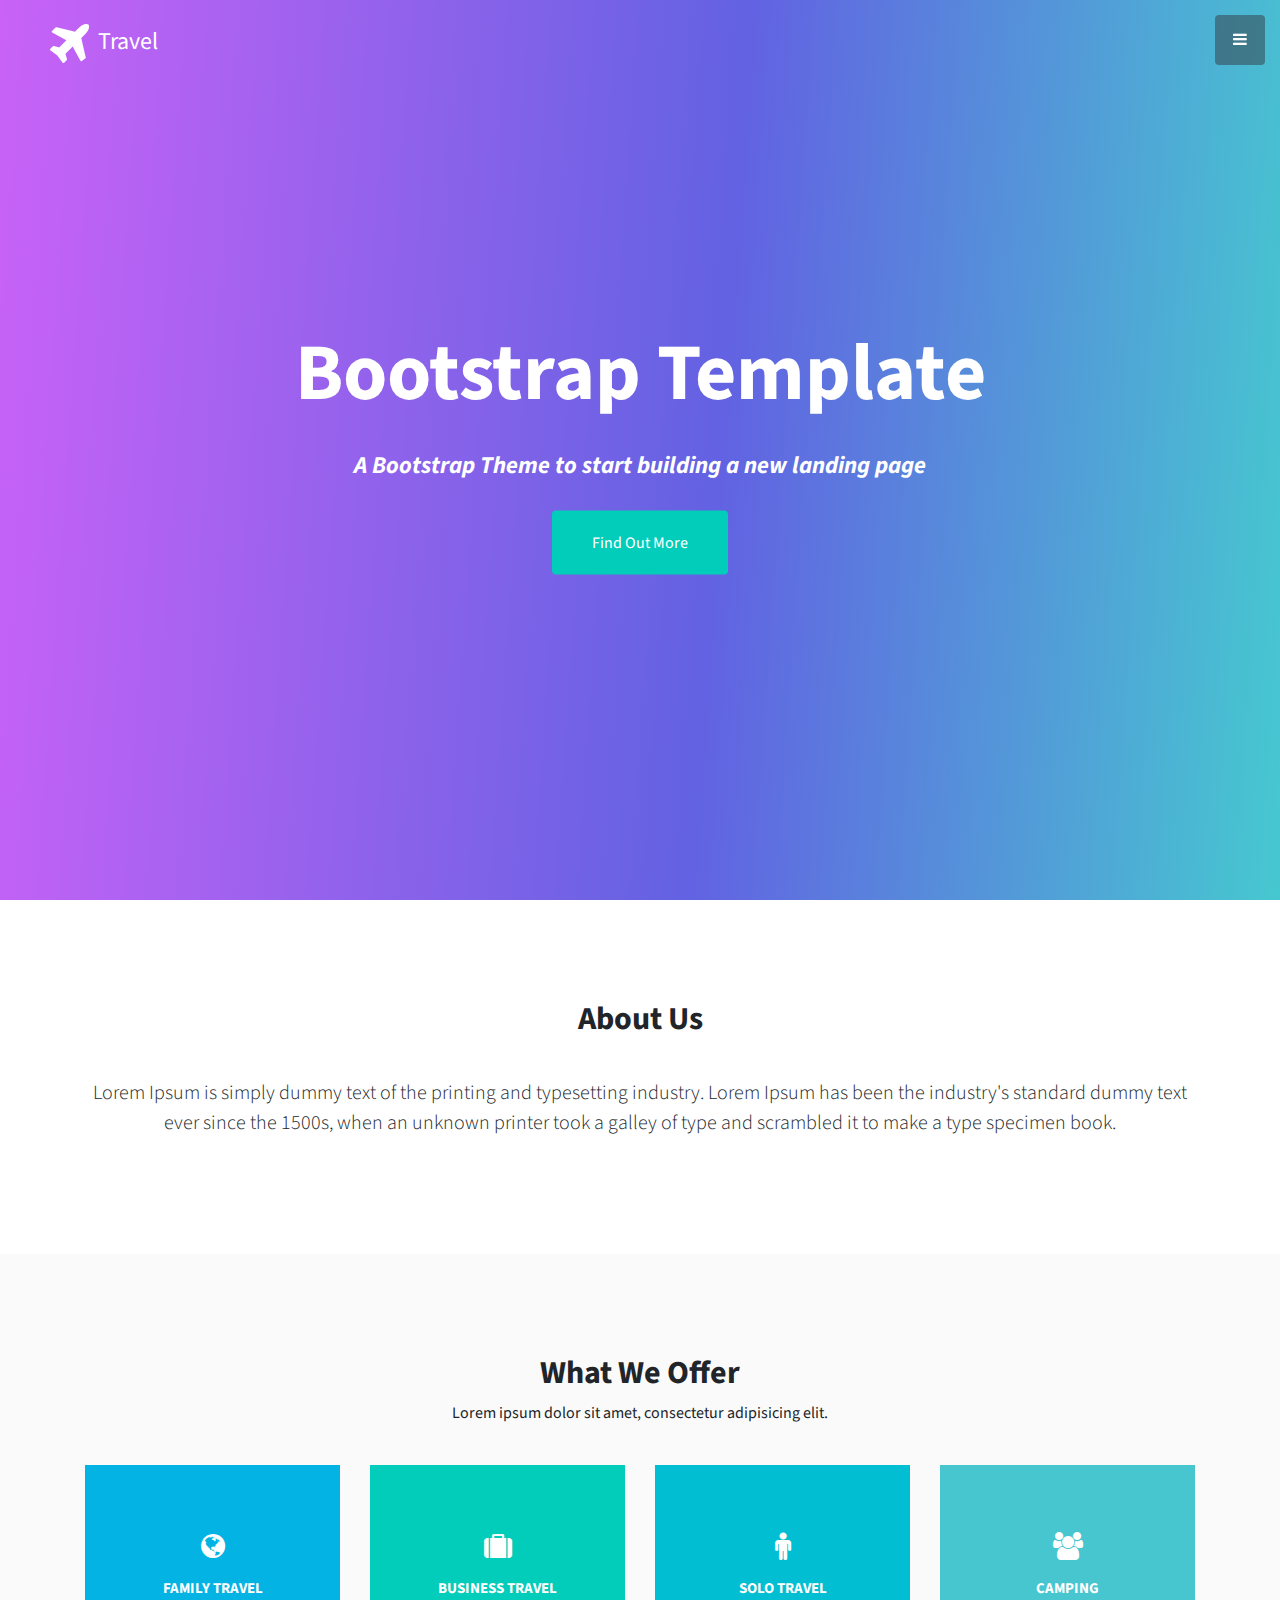
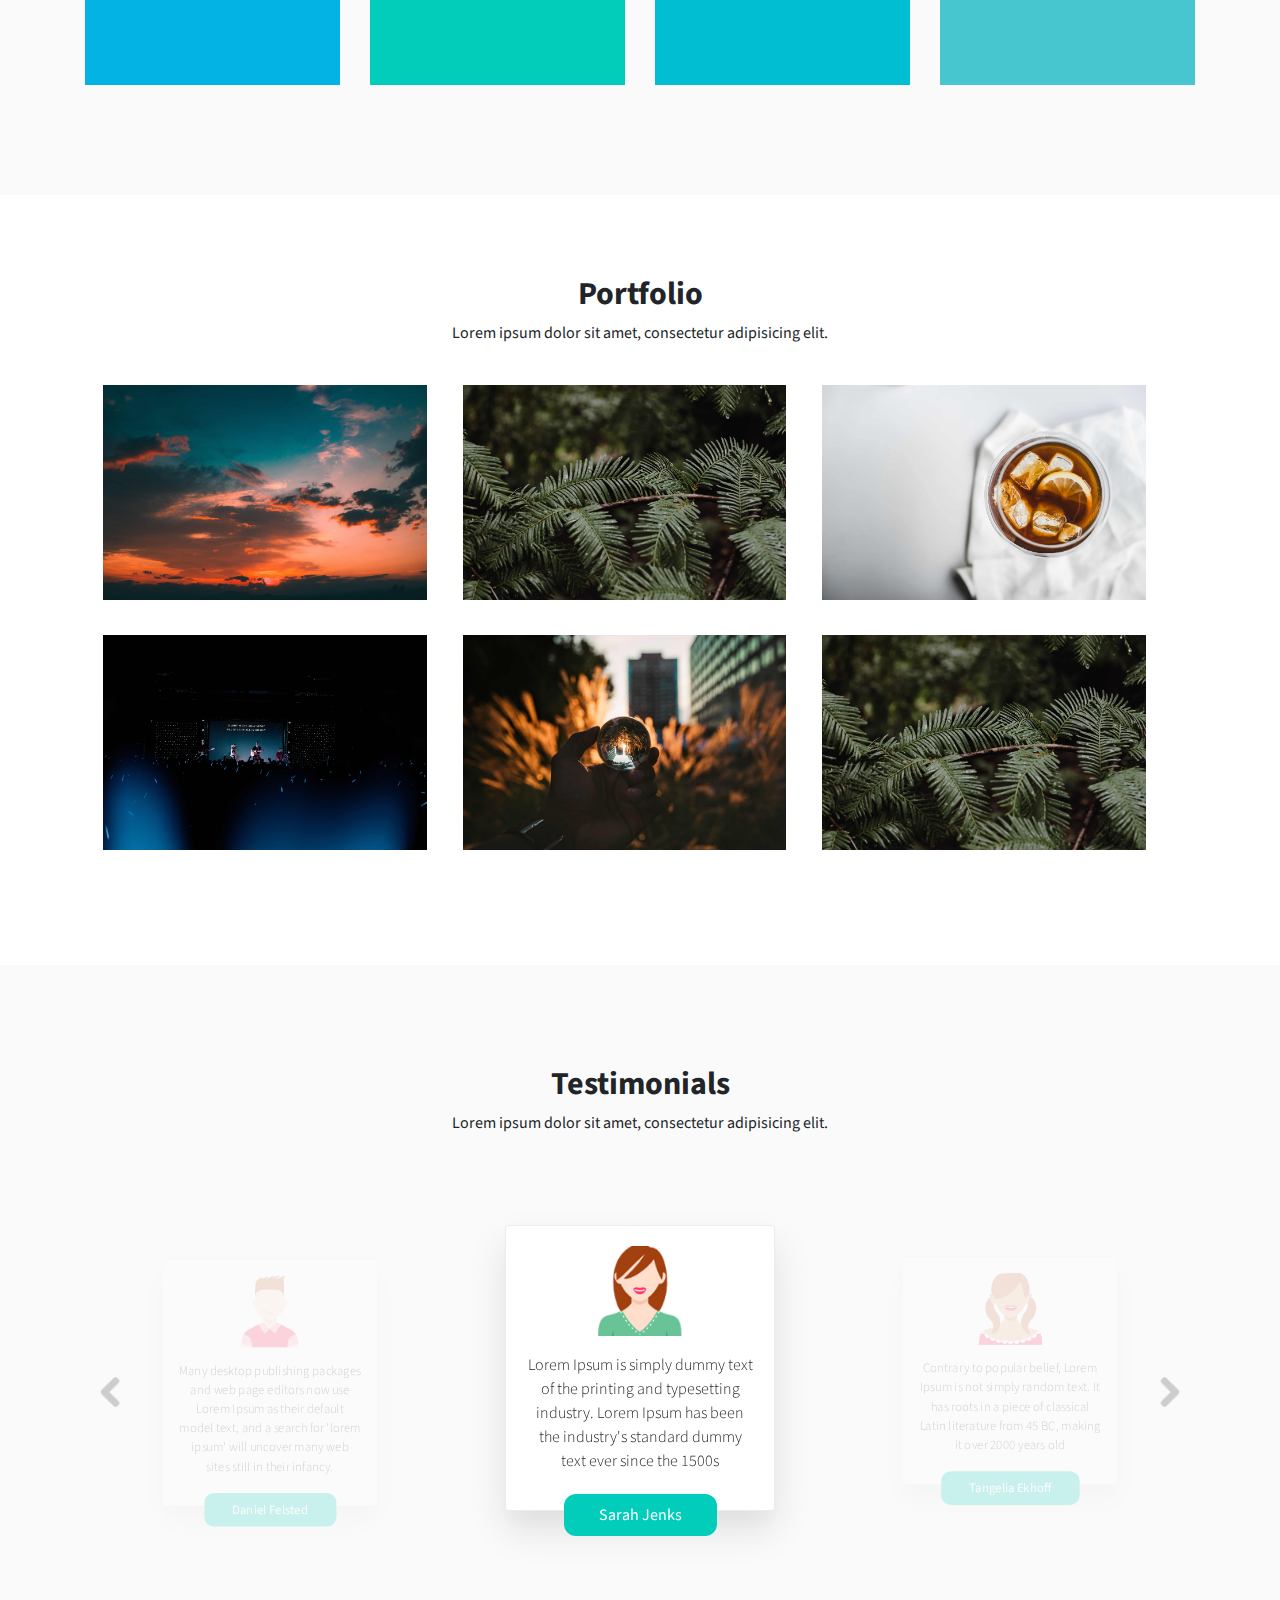
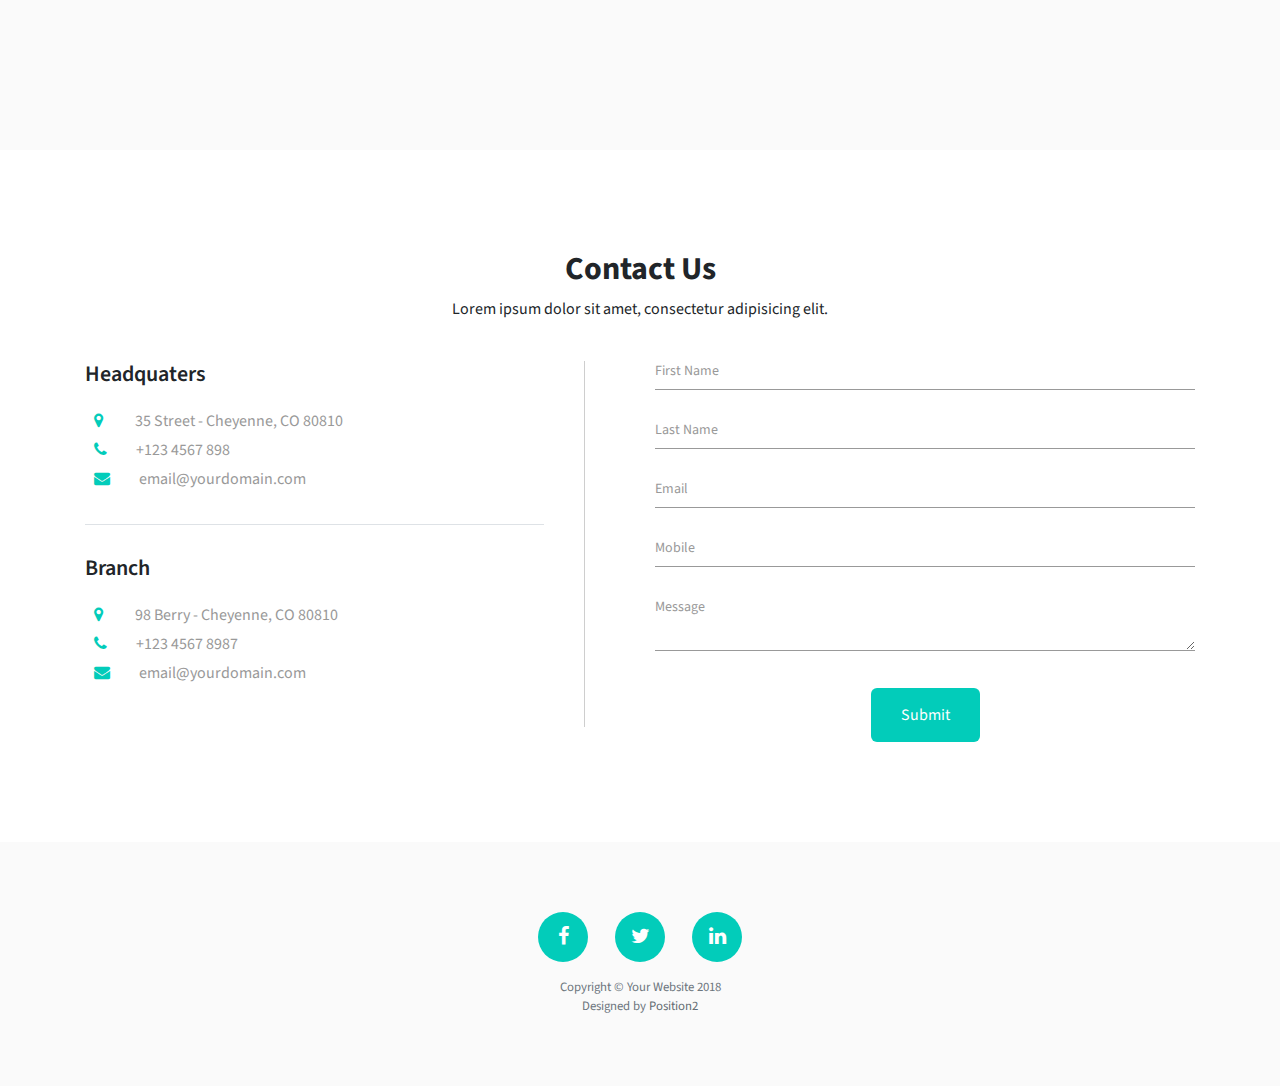
==== index.html @ 9df9636e "Initial commit" ====
<!DOCTYPE html>
<html lang="en">

<head>
  <meta charset="UTF-8">
  <meta name="viewport" content="width=device-width, initial-scale=1, shrink-to-fit=no">
  <meta name="description" content="">
  <meta name="author" content="">
  <link rel="icon" type="image/png" href="images/favicon-32x32.png" sizes="32x32" />
  <link rel="icon" type="image/png" href="images/favicon-16x16.png" sizes="16x16" />
  <title>Travel</title>
  <!--stylesheet-->
  <link href="https://fonts.googleapis.com/css?family=Source+Sans+Pro:400,700,900" rel="stylesheet">
  <link href="https://maxcdn.bootstrapcdn.com/font-awesome/4.7.0/css/font-awesome.min.css" rel="stylesheet" type="text/css">
  <link href="styles/styles.css" rel="stylesheet" type="text/css">
  <link href="styles/custom-responsive-styles.css" rel="stylesheet" type="text/css">
  <!--scripts-->
  <script type="text/javascript" src="scripts/jquery-3.2.1.min.js"></script>
  <script type="text/javascript" src="scripts/all-plugins.js"></script>
  <script type="text/javascript" src="scripts/plugins-activate.js"></script>
</head>

<body id="page-top">
  <!-- Navigation -->
  <div class="logo">
    <i class="fa fa-plane" aria-hidden="true"><span>Travel</span></i>
  </div>
  <a class="menu-toggle rounded" href="#">
    <i class="fa fa-bars"></i>
  </a>
  <nav id="sidebar-wrapper">
    <ul class="sidebar-nav">
      <li class="sidebar-brand">
        <a class="smooth-scroll" href="#Header"></a>
      </li>
      <li class="sidebar-nav-item">
        <a class="smooth-scroll" href="#page-top">Home</a>
      </li>
      <li class="sidebar-nav-item">
        <a class="smooth-scroll" href="#About">About</a>
      </li>
      <li class="sidebar-nav-item">
        <a class="smooth-scroll" href="#Services">Services</a>
      </li>
      <li class="sidebar-nav-item">
        <a class="smooth-scroll" href="#Portfolio">Portfolio</a>
      </li>
      <li class="sidebar-nav-item">
        <a class="smooth-scroll" href="#Testimonials">Testimonials</a>
      </li>
      <li class="sidebar-nav-item">
        <a class="smooth-scroll" href="#Contact">Contact</a>
      </li>
    </ul>
  </nav>
  <!-- Header Starts -->
  <section id="Banner" class="content-section">
    <div class="container content-wrap text-center">
      <h1>Bootstrap Template</h1>
      <h3>
          <em>A Bootstrap Theme to start building a new landing page</em>
        </h3>
      <a class="btn btn-primary btn-xl smooth-scroll" href="#About">Find Out More</a>
    </div>
    <div class="overlay"></div>
  </section>
  <!-- Header Ends -->
  <!-- About Us Starts -->
  <section id="About" class="content-section">
    <div class="container text-center">
      <div class="row">
        <div class="col-lg-12">
          <div class="block-heading">
            <h2>About Us</h2>
          </div>
          <p class="lead">Lorem Ipsum is simply dummy text of the printing and typesetting industry. Lorem Ipsum has been the industry's standard dummy text ever since the 1500s, when an unknown printer took a galley of type and scrambled it to make a type specimen book.</p>
        </div>
      </div>
    </div>
  </section>
  <!-- About Us Starts -->
  <section id="Services" class="content-section text-center">
    <div class="container">
      <div class="block-heading">
        <h2>What We Offer</h2>
        <p>Lorem ipsum dolor sit amet, consectetur adipisicing elit.</p>
      </div>
      <div class="row">
        <div class="col-md-3 col-sm-6">
          <div class="service-box">
            <div class="service-icon yellow">
              <div class="front-content">
                <i class="fa fa-globe" aria-hidden="true"></i>
                <h3>Family Travel</h3>
              </div>
            </div>
            <div class="service-content">
              <h3>Family Travel</h3>
              <p>Lorem Ipsum is simply dummy text of the printing and typesetting industry. Lorem Ipsum has been the industry's standard dummy text</p>
            </div>
          </div>
        </div>
        <div class="col-md-3 col-sm-6">
          <div class="service-box">
            <div class="service-icon orange">
              <div class="front-content">
                <i class="fa fa-suitcase"></i>
                <h3>Business Travel</h3>
              </div>
            </div>
            <div class="service-content">
              <h3>Business Travel</h3>
              <p>Lorem Ipsum is simply dummy text of the printing and typesetting industry. Lorem Ipsum has been the industry's standard dummy text</p>
            </div>
          </div>
        </div>
        <div class="col-md-3 col-sm-6">
          <div class="service-box ">
            <div class="service-icon red">
              <div class="front-content">
                <i class="fa fa-male" aria-hidden="true"></i>
                <h3>Solo Travel</h3>
              </div>
            </div>
            <div class="service-content">
              <h3>Solo Travel</h3>
              <p>Lorem Ipsum is simply dummy text of the printing and typesetting industry. Lorem Ipsum has been the industry's standard dummy text</p>
            </div>
          </div>
        </div>
        <div class="col-md-3 col-sm-6">
          <div class="service-box">
            <div class="service-icon grey">
              <div class="front-content">
                <i class="fa fa-users"></i>
                <h3>Camping</h3>
              </div>
            </div>
            <div class="service-content">
              <h3>Camping</h3>
              <p>Lorem Ipsum is simply dummy text of the printing and typesetting industry. Lorem Ipsum has been the industry's standard dummy text</p>
            </div>
          </div>
        </div>
      </div>
    </div>
  </section>
  <section class="content-section text-center" id="Portfolio">
    <div class="container">
      <div class="block-heading">
        <h2>Portfolio</h2>
        <p>Lorem ipsum dolor sit amet, consectetur adipisicing elit.</p>
      </div>
      <div class="portfolio-wrapper clearfix">
        <a class="each-portfolio" data-fancybox="gallery" href="images/p-two.jpeg">
          <div class="content hover-cont-wrap">
            <div class="content-overlay"></div>
            <img class="content-image" src="images/p-two.jpeg">
            <div class="content-details fadeIn-bottom">
              <h5 class="p-title">Title</h5>
              <p class="p-desc">Lorem ipsum dolor sit amet, consectetur adipisicing elit.</p>
              <span class="zoom"><i class="fa fa-search-plus"></i></span>
            </div>
          </div>
        </a>
        <a class="each-portfolio" data-fancybox="gallery" href="images/p-three.jpeg">
          <div class="content hover-cont-wrap">
            <div class="content-overlay"></div>
            <img class="content-image" src="images/p-three.jpeg">
            <div class="content-details fadeIn-bottom">
              <h5 class="p-title">Title</h5>
              <p class="p-desc">Lorem ipsum dolor sit amet, consectetur adipisicing elit.</p>
              <span class="zoom"><i class="fa fa-search-plus"></i></span>
            </div>
          </div>
        </a>
        <a class="each-portfolio" data-fancybox="gallery" href="images/p-four.jpeg">
          <div class="content hover-cont-wrap">
            <div class="content-overlay"></div>
            <img class="content-image" src="images/p-four.jpeg">
            <div class="content-details fadeIn-bottom">
              <h5 class="p-title">Title</h5>
              <p class="p-desc">Lorem ipsum dolor sit amet, consectetur adipisicing elit.</p>
              <span class="zoom"><i class="fa fa-search-plus"></i></span>
            </div>
          </div>
        </a>
        <a class="each-portfolio" data-fancybox="gallery" href="images/p-five.jpeg">
          <div class="content hover-cont-wrap">
            <div class="content-overlay"></div>
            <img class="content-image" src="images/p-five.jpeg">
            <div class="content-details fadeIn-bottom">
              <h5 class="p-title">Title</h5>
              <p class="p-desc">Lorem ipsum dolor sit amet, consectetur adipisicing elit.</p>
              <span class="zoom"><i class="fa fa-search-plus"></i></span>
            </div>
          </div>
        </a>
        <a class="each-portfolio" data-fancybox="gallery" href="images/p-six.jpeg">
          <div class="content hover-cont-wrap">
            <div class="content-overlay"></div>
            <img class="content-image" src="images/p-six.jpeg">
            <div class="content-details fadeIn-bottom">
              <h5 class="p-title">Title</h5>
              <p class="p-desc">Lorem ipsum dolor sit amet, consectetur adipisicing elit.</p>
              <span class="zoom"><i class="fa fa-search-plus"></i></span>
            </div>
          </div>
        </a>
        <a class="each-portfolio" data-fancybox="gallery" href="images/p-three.jpeg">
          <div class="content hover-cont-wrap">
            <div class="content-overlay"></div>
            <img class="content-image" src="images/p-three.jpeg">
            <div class="content-details fadeIn-bottom">
              <h5 class="p-title">Title</h5>
              <p class="p-desc">Lorem ipsum dolor sit amet, consectetur adipisicing elit.</p>
              <span class="zoom"><i class="fa fa-search-plus"></i></span>
            </div>
          </div>
        </a>
      </div>
    </div>
  </section>
  <!-- TESTIMONIALS -->
  <section id="Testimonials" class="content-section">
    <div class="container">
      <div class="row">
        <div class="col-sm-12">
          <div class="block-heading">
            <h2>Testimonials</h2>
            <p>Lorem ipsum dolor sit amet, consectetur adipisicing elit.</p>
          </div>
          <div id="customers-testimonials" class="owl-carousel">
            <div class="item">
              <div class="shadow-effect">
                <img class="img-circle" src="images/sarah.jpg" alt="">
                <p>Lorem Ipsum is simply dummy text of the printing and typesetting industry. Lorem Ipsum has been the industry's standard dummy text ever since the 1500s</p>
              </div>
              <div class="testimonial-name">Sarah Jenks</div>
            </div>
            <div class="item">
              <div class="shadow-effect">
                <img class="img-circle" src="images/tangelia.jpg" alt="">
                <p>Contrary to popular belief, Lorem Ipsum is not simply random text. It has roots in a piece of classical Latin literature from 45 BC, making it over 2000 years old</p>
              </div>
              <div class="testimonial-name">Tangelia Ekhoff</div>
            </div>
            <div class="item">
              <div class="shadow-effect">
                <img class="img-circle" src="images/john-doe.jpg" alt="">
                <p>There are many variations of passages of Lorem Ipsum available, but the majority have suffered alteration in some form, by injected humour, or randomised words which don't look even slightly believable. </p>
              </div>
              <div class="testimonial-name">John Doe</div>
            </div>
            <div class="item">
              <div class="shadow-effect">
                <img class="img-circle" src="images/amy.jpg" alt="">
                <p>All the Lorem Ipsum generators on the Internet tend to repeat predefined chunks as necessary, making this the first true generator on the Internet. It uses a dictionary of over 200 Latin words</p>
              </div>
              <div class="testimonial-name">Amy Tan</div>
            </div>
            <div class="item">
              <div class="shadow-effect">
                <img class="img-circle" src="images/daniel.jpg" alt="">
                <p>Many desktop publishing packages and web page editors now use Lorem Ipsum as their default model text, and a search for 'lorem ipsum' will uncover many web sites still in their infancy.</p>
              </div>
              <div class="testimonial-name">Daniel Felsted</div>
            </div>
          </div>
        </div>
      </div>
    </div>
  </section>
  <!-- END OF TESTIMONIALS -->
  <section id="Contact" class="content-section">
    <div class="container">
      <div class="block-heading">
        <h2>Contact Us</h2>
        <p>Lorem ipsum dolor sit amet, consectetur adipisicing elit.</p>
      </div>
      <div class="row">
        <div class="col-sm-12 col-md-6 col-lg-6">
          <div class="contact-wrapper">
            <div class="address-block border-bottom">
              <h3 class="add-title">Headquaters</h3>
              <div class="c-detail">
                <span class="c-icon"><i class="fa fa-map-marker" aria-hidden="true"></i></span><span class="c-info">&nbsp;35 Street - Cheyenne, CO 80810</span>
              </div>
              <div class="c-detail">
                <span class="c-icon"><i class="fa fa-phone" aria-hidden="true"></i></span><span class="c-info">+123 4567 898</span>
              </div>
              <div class="c-detail">
                <span class="c-icon"><i class="fa fa-envelope" aria-hidden="true"></i></span><span class="c-info">email@yourdomain.com</span>
              </div>
            </div>
            <div class="address-block">
              <h3 class="add-title">Branch</h3>
              <div class="c-detail">
                <span class="c-icon"><i class="fa fa-map-marker" aria-hidden="true"></i></span><span class="c-info">&nbsp;98 Berry - Cheyenne, CO 80810</span>
              </div>
              <div class="c-detail">
                <span class="c-icon"><i class="fa fa-phone" aria-hidden="true"></i></span><span class="c-info">+123 4567 8987</span>
              </div>
              <div class="c-detail">
                <span class="c-icon"><i class="fa fa-envelope" aria-hidden="true"></i></span><span class="c-info">email@yourdomain.com</span>
              </div>
            </div>
          </div>
        </div>
        <div class="col-sm-12 col-md-6 col-lg-6">
          <div class="form-wrap">
            <form action="javascript:void(0)" method="post">
              <div class="fname floating-label">
                <input type="text" class="floating-input" name="full name" />
                <label for="title">First Name</label>
              </div>
              <div class="fname floating-label">
                <input type="text" class="floating-input" name="full name" />
                <label for="title">Last Name</label>
              </div>
              <div class="email floating-label">
                <input type="email" class="floating-input" name="email" />
                <label for="email">Email</label>
              </div>
              <div class="contact floating-label">
                <input type="tel" class="floating-input" name="contact" />
                <label for="email">Mobile</label>
              </div>
              <div class="company floating-label">
                <textarea type="text" class="floating-input" name="company" /></textarea>
                <label for="email">Message</label>
              </div>
              <div class="submit-btn">
                <button type="submit">Submit</button>
              </div>
            </form>
          </div>
        </div>
      </div>
    </div>
  </section>
  <footer class="footer text-center">
    <div class="container">
      <ul class="list-inline">
        <li class="list-inline-item">
          <a class="social-link rounded-circle text-white mr-3" href="javascript:void(0)">
              <i class="fa fa-facebook" aria-hidden="true"></i>
            </a>
        </li>
        <li class="list-inline-item">
          <a class="social-link rounded-circle text-white mr-3" href="javascript:void(0)">
              <i class="fa fa-twitter" aria-hidden="true"></i>
            </a>
        </li>
        <li class="list-inline-item">
          <a class="social-link rounded-circle text-white" href="javascript:void(0)">
              <i class="fa fa-linkedin" aria-hidden="true"></i>
            </a>
        </li>
      </ul>
      <p class="text-muted small mb-0">Copyright © Your Website 2018</p>
      <p class="text-muted small mb-0">Designed by <a href="https://www.position2.com/" target="_balnk">Position2</p>
    </div>
  </footer>
</body>

</html>
---- styles/custom-responsive-styles.css ----
/*Extra small devices (portrait phones, less than 576px)*/
@media (max-width: 575px) {
  .content-section {
    padding-top: 70px;
    padding-bottom: 70px;
  }
  .logo i {
    font-size: 40px;
  }
  #Banner .content-wrap h1 {
    font-size: 36px;
  }
  #Banner .content-wrap h3 {
    font-size: 20px;
  }
  .btn-xl {
    padding: 15px 30px;
  }
  .content-section-heading h2 {
    font-size: 30px;
  }
  #Portfolio .portfolio-wrapper .each-portfolio {
    float: none;
    margin: 0 auto 20px;
    width: 100%;
    display: block;
  }
  #customers-testimonials .item {
    margin-bottom: 0;
  }
  #Contact .contact-wrapper {
    border-right: none;
    margin-right: 0;
    padding: 0;
  }
  #Contact .contact-wrapper span {
    font-size: 18px;
  }
  .address-block,
  #Contact .address-block.border-bottom {
    margin-bottom: 40px;
    padding: 0 15px 30px;
  }
  footer.footer .social-link {
    height: 50px;
    width: 50px;
    font-size: 18px;
  }
  .owl-nav {
    display: none !important; 
  }
}
/*Small devices (landscape phones, 576px and up)*/
@media (min-width: 576px) and (max-width: 767px) {
  .logo i {
    font-size: 40px;
  }
  .content-section {
    padding-top: 70px;
    padding-bottom: 70px;
  }
  #Banner .content-wrap h1 {
    font-size: 36px;
  }
  #Banner .content-wrap h3 {
    font-size: 20px;
  }
  .btn-xl {
    padding: 15px 30px;
  }
  .content-section-heading h2 {
    font-size: 30px;
  }
  #Portfolio .portfolio-wrapper .each-portfolio {
    float: none;
    margin: 0 auto 20px;
    width: 100%;
    display: block;
  }
  #customers-testimonials .item {
    margin-bottom: 0;
  }
  #Contact .contact-wrapper {
    border-right: none;
    margin-right: 0;
    padding: 0;
  }
  #Contact .contact-wrapper span {
    font-size: 18px;
  }
  .address-block,
  #Contact .address-block.border-bottom {
    margin-bottom: 40px;
    padding: 0 15px 30px;
  }
  footer.footer .social-link {
    height: 50px;
    width: 50px;
    font-size: 18px;
  }
  .owl-nav {
    display: none !important; 
  }
}
/*Medium devices (tablets, 768px and up)*/
@media (min-width: 768px) and (max-width: 991px) {
  .content-section {
    padding-top: 70px;
    padding-bottom: 70px;
  }
  #Banner .content-wrap h1 {
    font-size: 40px;
  }
  #Banner .content-wrap h3 {
    font-size: 24px;
  }
  .btn-xl {
    padding: 20px 30px;
  }
  .content-section-heading h2 {
    font-size: 30px;
  }
  #Contact .contact-wrapper span {
    font-size: 16px;
  }
  footer.footer .social-link {
    height: 50px;
    width: 50px;
    font-size: 18px;
  }
  .owl-nav {
    display: none !important; 
  }
  #Contact .c-icon {
    margin-right: 10px;
  }
}
/*Large devices (desktops, 992px and up)*/
@media (min-width: 992px) and (max-width: 1199px) {
  .content-section {
    padding-top: 70px;
    padding-bottom: 70px;
  }
  #Banner .content-wrap h1 {
    font-size: 40px;
  }
  #Banner .content-wrap h3 {
    font-size: 24px;
  }
  .btn-xl {
    padding: 20px 30px;
  }
  .content-section-heading h2 {
    font-size: 30px;
  }
  #Contact .contact-wrapper span {
    font-size: 16px;
  }
  footer.footer .social-link {
    height: 50px;
    width: 50px;
    font-size: 18px;
  }
  .owl-nav {
    display: none !important; 
  }
  #Contact .c-icon {
    margin-right: 10px;
  }
}
/*Extra large devices (large desktops, 1200px and up)*/
@media (min-width: 1200px) {}
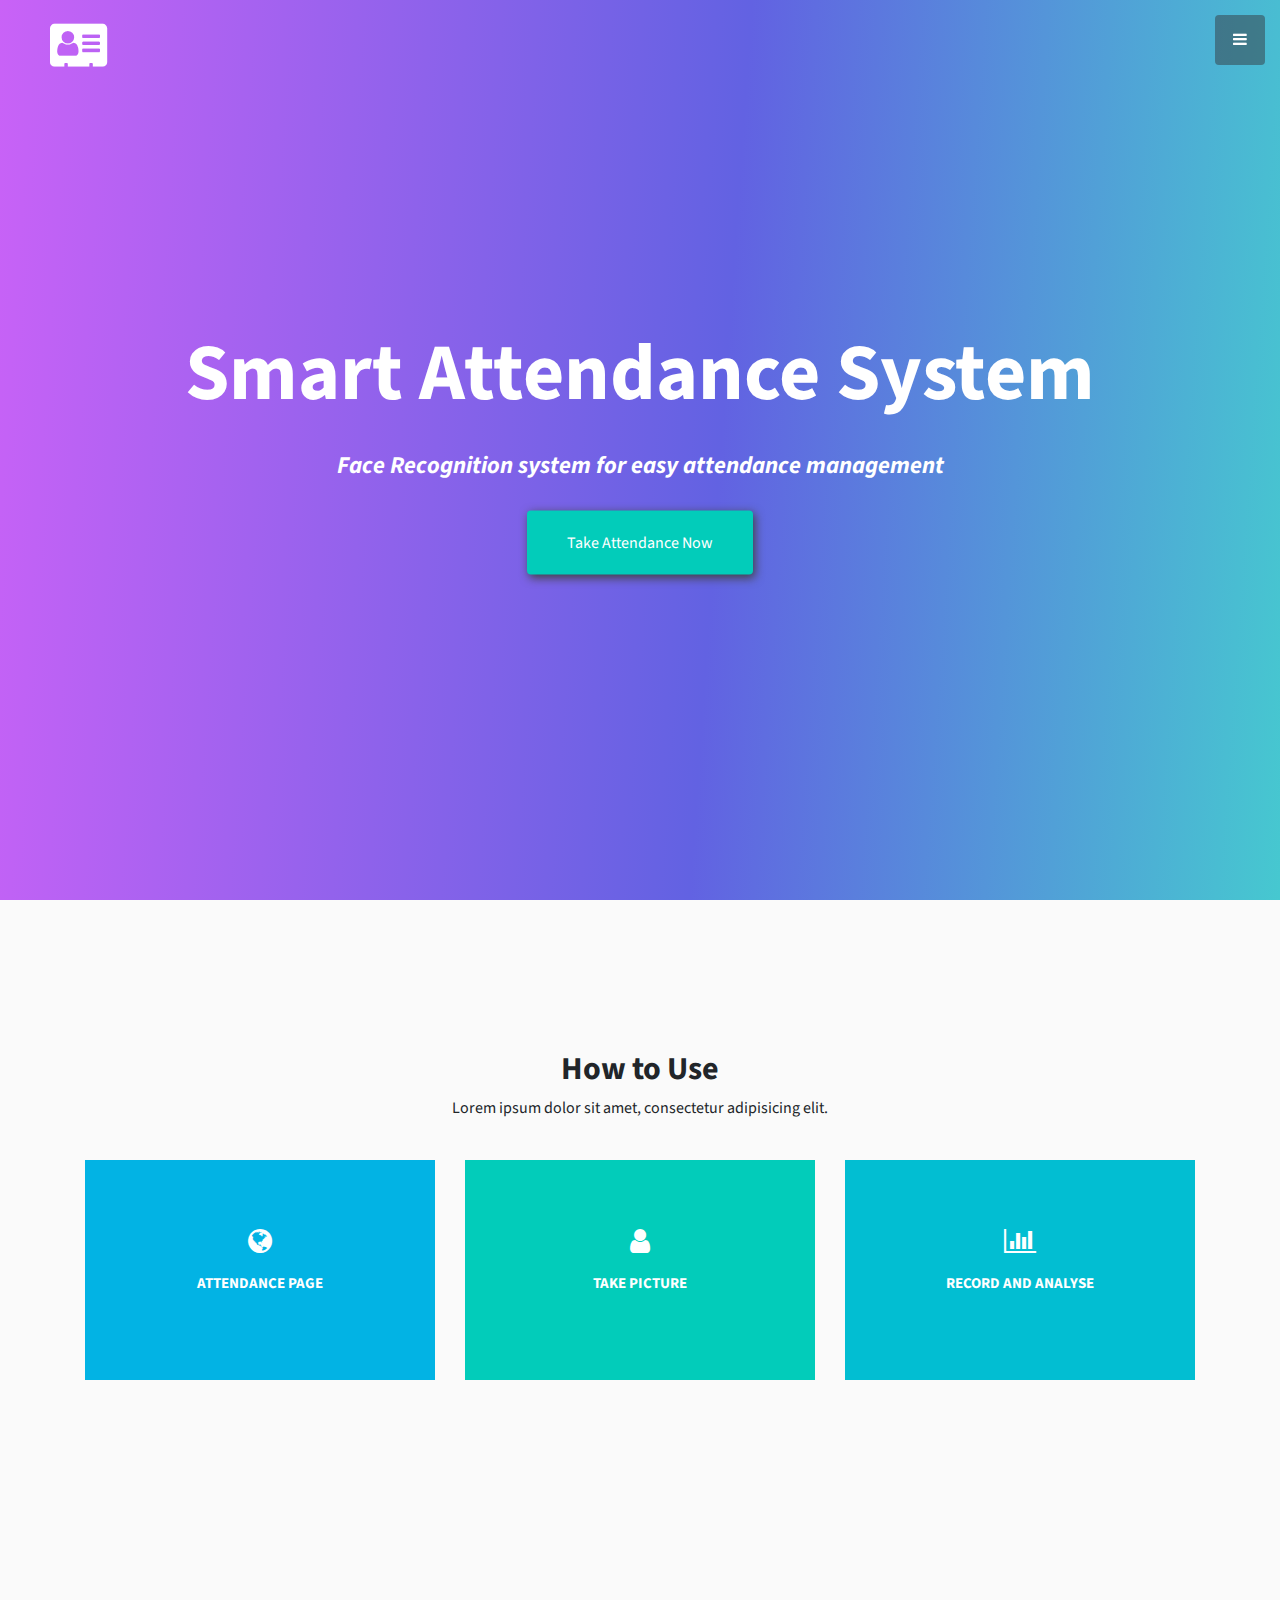
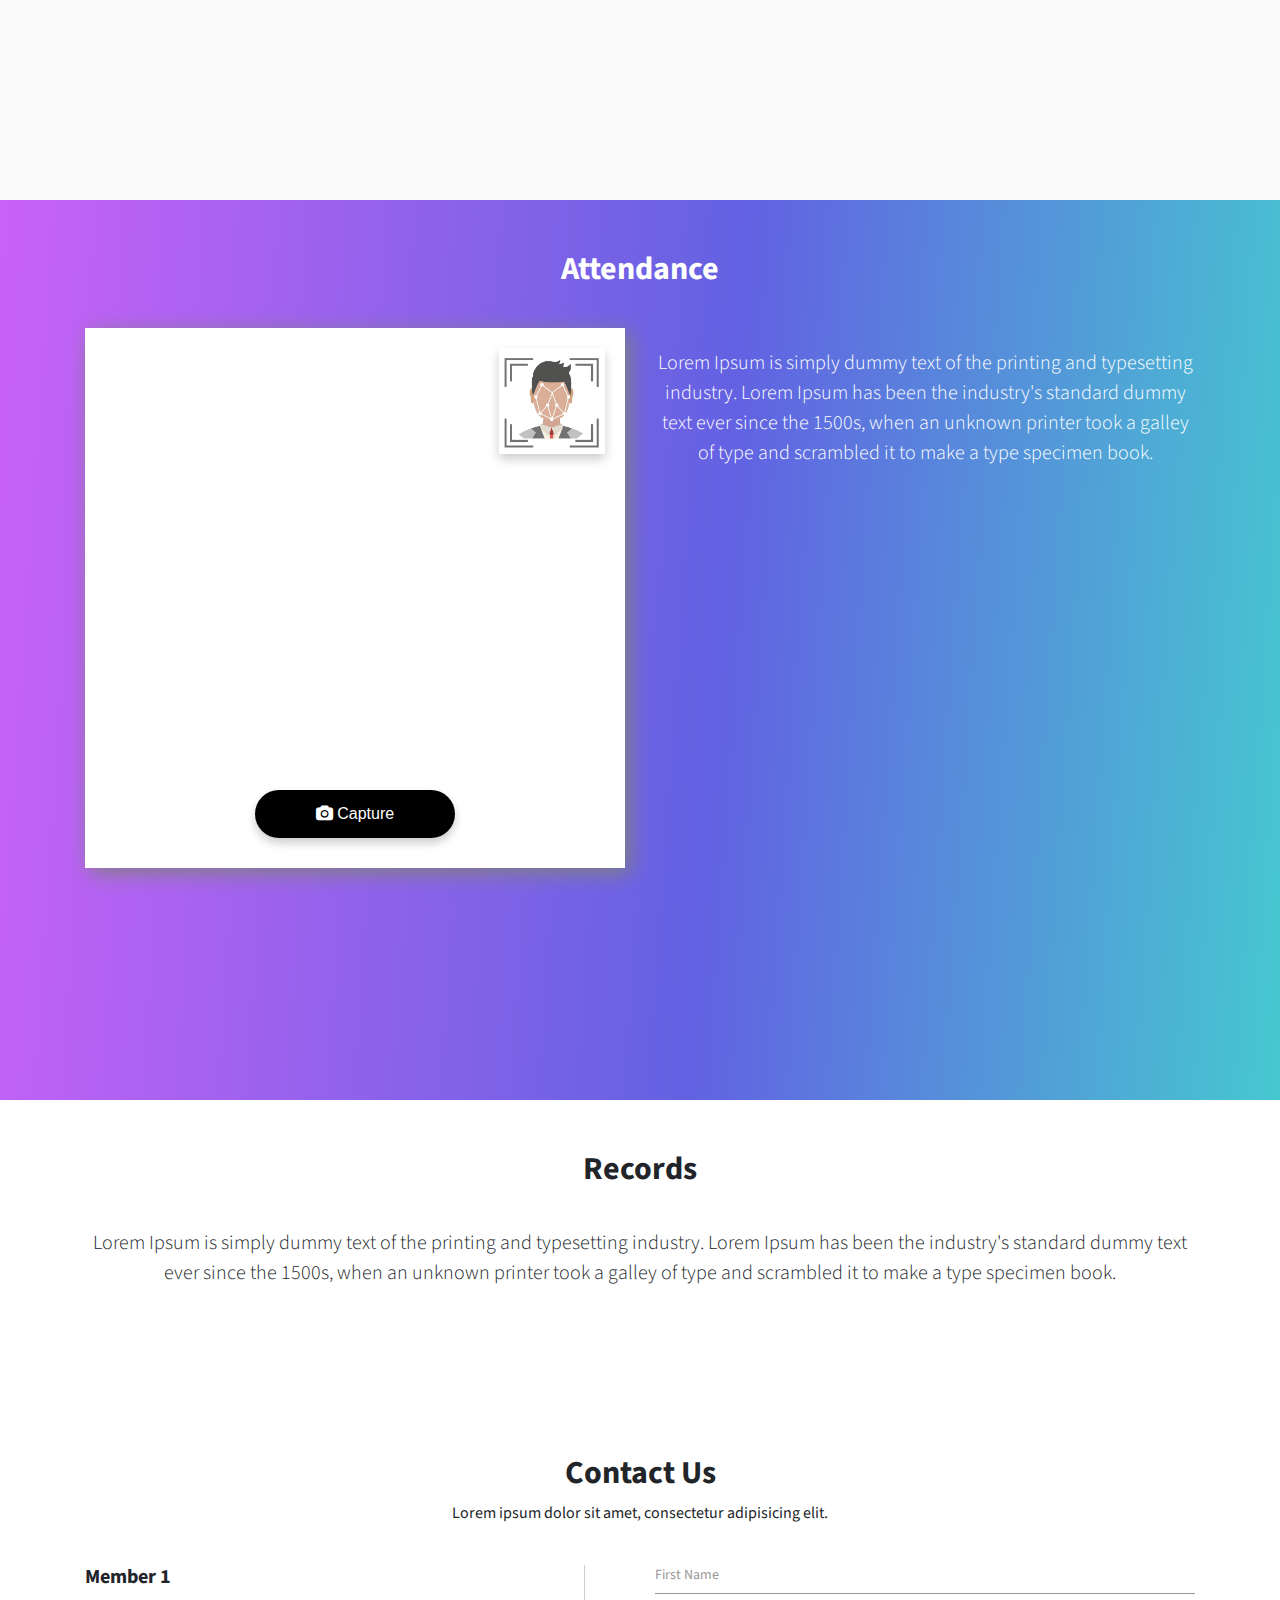
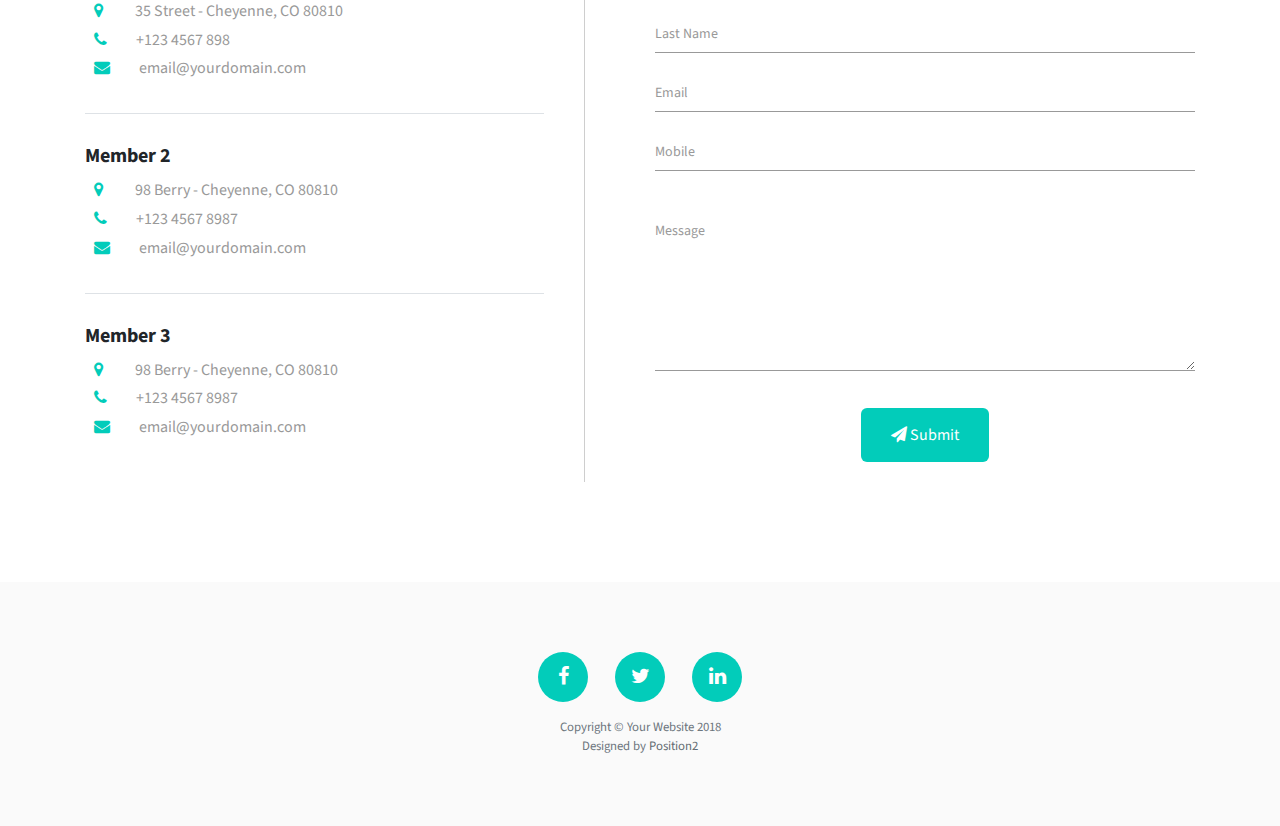
==== commit 9672188f: "Repo Created" ====
--- a/index.html
+++ b/index.html
@@ -6,24 +6,26 @@
   <meta name="viewport" content="width=device-width, initial-scale=1, shrink-to-fit=no">
   <meta name="description" content="">
   <meta name="author" content="">
-  <link rel="icon" type="image/png" href="images/favicon-32x32.png" sizes="32x32" />
-  <link rel="icon" type="image/png" href="images/favicon-16x16.png" sizes="16x16" />
-  <title>Travel</title>
+  <link rel="icon" type="image/png" href="images/logo-blue-2.png" sizes="128x128" />
+  
+  <title>Attendance System</title>
   <!--stylesheet-->
   <link href="https://fonts.googleapis.com/css?family=Source+Sans+Pro:400,700,900" rel="stylesheet">
   <link href="https://maxcdn.bootstrapcdn.com/font-awesome/4.7.0/css/font-awesome.min.css" rel="stylesheet" type="text/css">
   <link href="styles/styles.css" rel="stylesheet" type="text/css">
+  <link href="styles/style.css" rel="stylesheet" type="text/css">
   <link href="styles/custom-responsive-styles.css" rel="stylesheet" type="text/css">
   <!--scripts-->
   <script type="text/javascript" src="scripts/jquery-3.2.1.min.js"></script>
   <script type="text/javascript" src="scripts/all-plugins.js"></script>
   <script type="text/javascript" src="scripts/plugins-activate.js"></script>
+  <script type="text/javascript" src="scripts/app.js"></script>
 </head>
 
 <body id="page-top">
   <!-- Navigation -->
   <div class="logo">
-    <i class="fa fa-plane" aria-hidden="true"><span>Travel</span></i>
+    <i class="fa fa-address-card" aria-hidden="true"></i>
   </div>
   <a class="menu-toggle rounded" href="#">
     <i class="fa fa-bars"></i>
@@ -31,22 +33,20 @@
   <nav id="sidebar-wrapper">
     <ul class="sidebar-nav">
       <li class="sidebar-brand">
+        
         <a class="smooth-scroll" href="#Header"></a>
       </li>
       <li class="sidebar-nav-item">
         <a class="smooth-scroll" href="#page-top">Home</a>
       </li>
       <li class="sidebar-nav-item">
-        <a class="smooth-scroll" href="#About">About</a>
-      </li>
-      <li class="sidebar-nav-item">
-        <a class="smooth-scroll" href="#Services">Services</a>
-      </li>
-      <li class="sidebar-nav-item">
-        <a class="smooth-scroll" href="#Portfolio">Portfolio</a>
-      </li>
-      <li class="sidebar-nav-item">
-        <a class="smooth-scroll" href="#Testimonials">Testimonials</a>
+        <a class="smooth-scroll" href="#Services">Getting Started</a>
+      </li>
+      <li class="sidebar-nav-item">
+        <a class="smooth-scroll" href="#Attendance">Attendance</a>
+      </li>
+      <li class="sidebar-nav-item">
+        <a class="smooth-scroll" href="#Records">Records</a>
       </li>
       <li class="sidebar-nav-item">
         <a class="smooth-scroll" href="#Contact">Contact</a>
@@ -56,222 +56,110 @@
   <!-- Header Starts -->
   <section id="Banner" class="content-section">
     <div class="container content-wrap text-center">
-      <h1>Bootstrap Template</h1>
+      <h1>Smart Attendance System</h1>
       <h3>
-          <em>A Bootstrap Theme to start building a new landing page</em>
+          <em>Face Recognition system for easy attendance management </em>
         </h3>
-      <a class="btn btn-primary btn-xl smooth-scroll" href="#About">Find Out More</a>
+      <a class="btn btn-primary btn-xl smooth-scroll" href="#Attendance">Take Attendance Now</a>
     </div>
     <div class="overlay"></div>
   </section>
   <!-- Header Ends -->
-  <!-- About Us Starts -->
-  <section id="About" class="content-section">
-    <div class="container text-center">
-      <div class="row">
-        <div class="col-lg-12">
-          <div class="block-heading">
-            <h2>About Us</h2>
-          </div>
-          <p class="lead">Lorem Ipsum is simply dummy text of the printing and typesetting industry. Lorem Ipsum has been the industry's standard dummy text ever since the 1500s, when an unknown printer took a galley of type and scrambled it to make a type specimen book.</p>
-        </div>
-      </div>
-    </div>
-  </section>
-  <!-- About Us Starts -->
-  <section id="Services" class="content-section text-center">
+   <!-- Services  Starts -->
+   <section id="Services" class="content-section text-center">
     <div class="container">
       <div class="block-heading">
-        <h2>What We Offer</h2>
+        <h2>How to Use</h2>
         <p>Lorem ipsum dolor sit amet, consectetur adipisicing elit.</p>
       </div>
       <div class="row">
-        <div class="col-md-3 col-sm-6">
+        <div class="col-md-4 col-sm-4">
           <div class="service-box">
             <div class="service-icon yellow">
               <div class="front-content">
                 <i class="fa fa-globe" aria-hidden="true"></i>
-                <h3>Family Travel</h3>
+                <h3>Attendance Page</h3>
               </div>
             </div>
             <div class="service-content">
-              <h3>Family Travel</h3>
+              <h3>Attendance Page</h3>
               <p>Lorem Ipsum is simply dummy text of the printing and typesetting industry. Lorem Ipsum has been the industry's standard dummy text</p>
             </div>
           </div>
         </div>
-        <div class="col-md-3 col-sm-6">
+        <div class="col-md-4 col-sm-4">
           <div class="service-box">
             <div class="service-icon orange">
               <div class="front-content">
-                <i class="fa fa-suitcase"></i>
-                <h3>Business Travel</h3>
+                <i class="fa fa-user"></i>
+                <h3>Take Picture</h3>
               </div>
             </div>
             <div class="service-content">
-              <h3>Business Travel</h3>
+              <h3>Take Picture</h3>
               <p>Lorem Ipsum is simply dummy text of the printing and typesetting industry. Lorem Ipsum has been the industry's standard dummy text</p>
             </div>
           </div>
         </div>
-        <div class="col-md-3 col-sm-6">
+        <div class="col-md-4 col-sm-4">
           <div class="service-box ">
             <div class="service-icon red">
               <div class="front-content">
-                <i class="fa fa-male" aria-hidden="true"></i>
-                <h3>Solo Travel</h3>
+                <i class="fa fa-bar-chart" aria-hidden="true"></i>
+                <h3>Record and Analyse</h3>
               </div>
             </div>
             <div class="service-content">
-              <h3>Solo Travel</h3>
+              <h3>Record and Analyse</h3>
               <p>Lorem Ipsum is simply dummy text of the printing and typesetting industry. Lorem Ipsum has been the industry's standard dummy text</p>
             </div>
           </div>
         </div>
-        <div class="col-md-3 col-sm-6">
-          <div class="service-box">
-            <div class="service-icon grey">
-              <div class="front-content">
-                <i class="fa fa-users"></i>
-                <h3>Camping</h3>
-              </div>
-            </div>
-            <div class="service-content">
-              <h3>Camping</h3>
-              <p>Lorem Ipsum is simply dummy text of the printing and typesetting industry. Lorem Ipsum has been the industry's standard dummy text</p>
-            </div>
-          </div>
-        </div>
-      </div>
-    </div>
-  </section>
-  <section class="content-section text-center" id="Portfolio">
-    <div class="container">
-      <div class="block-heading">
-        <h2>Portfolio</h2>
-        <p>Lorem ipsum dolor sit amet, consectetur adipisicing elit.</p>
-      </div>
-      <div class="portfolio-wrapper clearfix">
-        <a class="each-portfolio" data-fancybox="gallery" href="images/p-two.jpeg">
-          <div class="content hover-cont-wrap">
-            <div class="content-overlay"></div>
-            <img class="content-image" src="images/p-two.jpeg">
-            <div class="content-details fadeIn-bottom">
-              <h5 class="p-title">Title</h5>
-              <p class="p-desc">Lorem ipsum dolor sit amet, consectetur adipisicing elit.</p>
-              <span class="zoom"><i class="fa fa-search-plus"></i></span>
-            </div>
-          </div>
-        </a>
-        <a class="each-portfolio" data-fancybox="gallery" href="images/p-three.jpeg">
-          <div class="content hover-cont-wrap">
-            <div class="content-overlay"></div>
-            <img class="content-image" src="images/p-three.jpeg">
-            <div class="content-details fadeIn-bottom">
-              <h5 class="p-title">Title</h5>
-              <p class="p-desc">Lorem ipsum dolor sit amet, consectetur adipisicing elit.</p>
-              <span class="zoom"><i class="fa fa-search-plus"></i></span>
-            </div>
-          </div>
-        </a>
-        <a class="each-portfolio" data-fancybox="gallery" href="images/p-four.jpeg">
-          <div class="content hover-cont-wrap">
-            <div class="content-overlay"></div>
-            <img class="content-image" src="images/p-four.jpeg">
-            <div class="content-details fadeIn-bottom">
-              <h5 class="p-title">Title</h5>
-              <p class="p-desc">Lorem ipsum dolor sit amet, consectetur adipisicing elit.</p>
-              <span class="zoom"><i class="fa fa-search-plus"></i></span>
-            </div>
-          </div>
-        </a>
-        <a class="each-portfolio" data-fancybox="gallery" href="images/p-five.jpeg">
-          <div class="content hover-cont-wrap">
-            <div class="content-overlay"></div>
-            <img class="content-image" src="images/p-five.jpeg">
-            <div class="content-details fadeIn-bottom">
-              <h5 class="p-title">Title</h5>
-              <p class="p-desc">Lorem ipsum dolor sit amet, consectetur adipisicing elit.</p>
-              <span class="zoom"><i class="fa fa-search-plus"></i></span>
-            </div>
-          </div>
-        </a>
-        <a class="each-portfolio" data-fancybox="gallery" href="images/p-six.jpeg">
-          <div class="content hover-cont-wrap">
-            <div class="content-overlay"></div>
-            <img class="content-image" src="images/p-six.jpeg">
-            <div class="content-details fadeIn-bottom">
-              <h5 class="p-title">Title</h5>
-              <p class="p-desc">Lorem ipsum dolor sit amet, consectetur adipisicing elit.</p>
-              <span class="zoom"><i class="fa fa-search-plus"></i></span>
-            </div>
-          </div>
-        </a>
-        <a class="each-portfolio" data-fancybox="gallery" href="images/p-three.jpeg">
-          <div class="content hover-cont-wrap">
-            <div class="content-overlay"></div>
-            <img class="content-image" src="images/p-three.jpeg">
-            <div class="content-details fadeIn-bottom">
-              <h5 class="p-title">Title</h5>
-              <p class="p-desc">Lorem ipsum dolor sit amet, consectetur adipisicing elit.</p>
-              <span class="zoom"><i class="fa fa-search-plus"></i></span>
-            </div>
-          </div>
-        </a>
-      </div>
-    </div>
-  </section>
-  <!-- TESTIMONIALS -->
-  <section id="Testimonials" class="content-section">
-    <div class="container">
-      <div class="row">
-        <div class="col-sm-12">
+        
+      </div>
+    </div>
+  </section>
+  <!-- Attendance Starts -->
+  <section id="Attendance" class="content-section">
+    <div class="container text-center">
+      <div class="row">
+        <div class="col-lg-12">
           <div class="block-heading">
-            <h2>Testimonials</h2>
-            <p>Lorem ipsum dolor sit amet, consectetur adipisicing elit.</p>
-          </div>
-          <div id="customers-testimonials" class="owl-carousel">
-            <div class="item">
-              <div class="shadow-effect">
-                <img class="img-circle" src="images/sarah.jpg" alt="">
-                <p>Lorem Ipsum is simply dummy text of the printing and typesetting industry. Lorem Ipsum has been the industry's standard dummy text ever since the 1500s</p>
-              </div>
-              <div class="testimonial-name">Sarah Jenks</div>
-            </div>
-            <div class="item">
-              <div class="shadow-effect">
-                <img class="img-circle" src="images/tangelia.jpg" alt="">
-                <p>Contrary to popular belief, Lorem Ipsum is not simply random text. It has roots in a piece of classical Latin literature from 45 BC, making it over 2000 years old</p>
-              </div>
-              <div class="testimonial-name">Tangelia Ekhoff</div>
-            </div>
-            <div class="item">
-              <div class="shadow-effect">
-                <img class="img-circle" src="images/john-doe.jpg" alt="">
-                <p>There are many variations of passages of Lorem Ipsum available, but the majority have suffered alteration in some form, by injected humour, or randomised words which don't look even slightly believable. </p>
-              </div>
-              <div class="testimonial-name">John Doe</div>
-            </div>
-            <div class="item">
-              <div class="shadow-effect">
-                <img class="img-circle" src="images/amy.jpg" alt="">
-                <p>All the Lorem Ipsum generators on the Internet tend to repeat predefined chunks as necessary, making this the first true generator on the Internet. It uses a dictionary of over 200 Latin words</p>
-              </div>
-              <div class="testimonial-name">Amy Tan</div>
-            </div>
-            <div class="item">
-              <div class="shadow-effect">
-                <img class="img-circle" src="images/daniel.jpg" alt="">
-                <p>Many desktop publishing packages and web page editors now use Lorem Ipsum as their default model text, and a search for 'lorem ipsum' will uncover many web sites still in their infancy.</p>
-              </div>
-              <div class="testimonial-name">Daniel Felsted</div>
-            </div>
-          </div>
-        </div>
-      </div>
-    </div>
-  </section>
-  <!-- END OF TESTIMONIALS -->
+            <h2>Attendance</h2>
+          </div>
+          
+          <div class="row">
+            <div class="col-sm-12 col-md-6" >
+              <div class="embed-responsive embed-responsive-1by1" style="box-shadow: 5px 5px 20px grey ;background-color: white;">
+                <iframe class="embed-responsive-item" src="Camera-app/camera-app.html" allowfullscreen></iframe>
+              </div>
+            </div>
+            <div class="col-sm-12 col-md-6">
+              <p class="lead" style="padding-top: 20px;">Lorem Ipsum is simply dummy text of the printing and typesetting industry. Lorem Ipsum has been the industry's standard dummy text ever since the 1500s, when an unknown printer took a galley of type and scrambled it to make a type specimen book.</p>
+            </div>
+          </div>
+        </div>
+      </div>
+    </div>
+  </section>
+ 
+  
+  <!-- Records -->
+  <section id="Records" class="content-section">
+    <div class="container text-center">
+      <div class="row">
+        <div class="col-lg-12">
+          <div class="block-heading">
+            <h2>Records</h2>
+          </div>
+          <p class="lead">Lorem Ipsum is simply dummy text of the printing and typesetting industry. Lorem Ipsum has been the industry's standard dummy text ever since the 1500s, when an unknown printer took a galley of type and scrambled it to make a type specimen book.</p>
+        </div>
+      </div>
+    </div>
+  </section>
+  <!-- END OF Records -->
+
+  <!--Contact-->
   <section id="Contact" class="content-section">
     <div class="container">
       <div class="block-heading">
@@ -282,7 +170,7 @@
         <div class="col-sm-12 col-md-6 col-lg-6">
           <div class="contact-wrapper">
             <div class="address-block border-bottom">
-              <h3 class="add-title">Headquaters</h3>
+              <h5 class="add-title">Member 1</h5>
               <div class="c-detail">
                 <span class="c-icon"><i class="fa fa-map-marker" aria-hidden="true"></i></span><span class="c-info">&nbsp;35 Street - Cheyenne, CO 80810</span>
               </div>
@@ -293,8 +181,20 @@
                 <span class="c-icon"><i class="fa fa-envelope" aria-hidden="true"></i></span><span class="c-info">email@yourdomain.com</span>
               </div>
             </div>
-            <div class="address-block">
-              <h3 class="add-title">Branch</h3>
+            <div class="address-block border-bottom">
+              <h5 class="add-title">Member 2</h5>
+              <div class="c-detail">
+                <span class="c-icon"><i class="fa fa-map-marker" aria-hidden="true"></i></span><span class="c-info">&nbsp;98 Berry - Cheyenne, CO 80810</span>
+              </div>
+              <div class="c-detail">
+                <span class="c-icon"><i class="fa fa-phone" aria-hidden="true"></i></span><span class="c-info">+123 4567 8987</span>
+              </div>
+              <div class="c-detail">
+                <span class="c-icon"><i class="fa fa-envelope" aria-hidden="true"></i></span><span class="c-info">email@yourdomain.com</span>
+              </div>
+            </div>
+            <div class="address-block ">
+              <h5 class="add-title">Member 3</h5>
               <div class="c-detail">
                 <span class="c-icon"><i class="fa fa-map-marker" aria-hidden="true"></i></span><span class="c-info">&nbsp;98 Berry - Cheyenne, CO 80810</span>
               </div>
@@ -326,12 +226,12 @@
                 <input type="tel" class="floating-input" name="contact" />
                 <label for="email">Mobile</label>
               </div>
-              <div class="company floating-label">
-                <textarea type="text" class="floating-input" name="company" /></textarea>
+              <div class="company floating-label" style="margin-top: 20px;">
+                <textarea type="text" class="floating-input" name="company" style="height: 150px;"></textarea>
                 <label for="email">Message</label>
               </div>
               <div class="submit-btn">
-                <button type="submit">Submit</button>
+                <button type="submit"><i class="fa fa-send" ></i> Submit</button>
               </div>
             </form>
           </div>
@@ -339,6 +239,7 @@
       </div>
     </div>
   </section>
+  <!--Footer Starts-->
   <footer class="footer text-center">
     <div class="container">
       <ul class="list-inline">
@@ -362,6 +263,7 @@
       <p class="text-muted small mb-0">Designed by <a href="https://www.position2.com/" target="_balnk">Position2</p>
     </div>
   </footer>
+  <!--Footer Ends-->
 </body>
 
 </html>--- a/styles/style.css
+++ b/styles/style.css
@@ -0,0 +1,40 @@
+html, body{
+  margin: 0;
+  padding: 0;
+  height: 100%;
+  width: 100%;
+}
+#camera, #camera--view, #camera--sensor, #camera--output{
+    position: fixed;
+    height: 100%;
+    width: 100%;
+    object-fit: cover;
+}
+#camera--view, #camera--sensor, #camera--output{
+    transform: scaleX(-1);
+    filter: FlipH;
+}
+#camera--trigger{
+    width: 200px;
+    background-color: black;
+    color: white;
+    font-size: 16px;
+    border-radius: 30px;
+    border: none;
+    padding: 15px 20px;
+    text-align: center;
+    box-shadow: 0 5px 10px 0 rgba(0,0,0,0.2);
+    position: fixed;
+    bottom: 30px;
+    left: calc(50% - 100px);
+}
+.taken{
+    height: 100px!important;
+    width: 100px!important;
+    transition: all 0.5s ease-in;
+    border: solid 3px white;
+    box-shadow: 0 5px 10px 0 rgba(0,0,0,0.2);
+    top: 20px;
+    right: 20px;
+    z-index: 2;
+}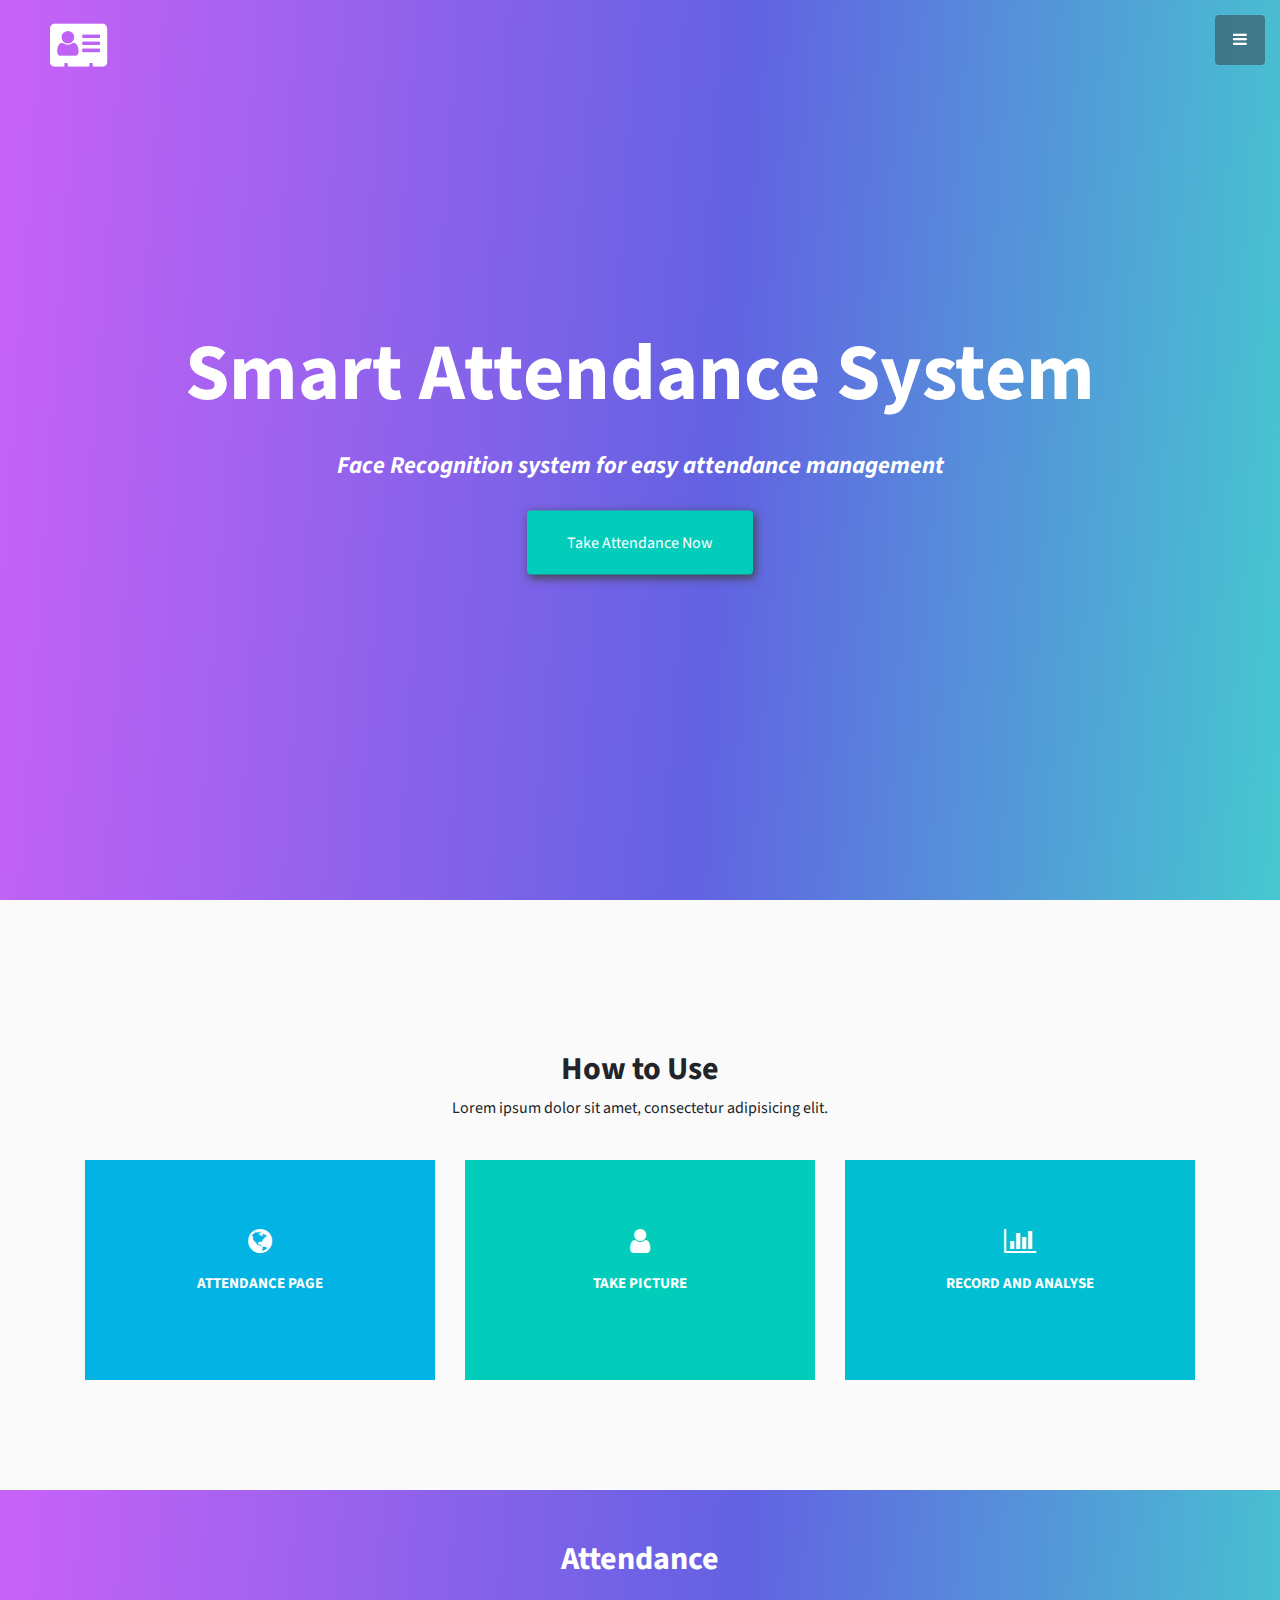
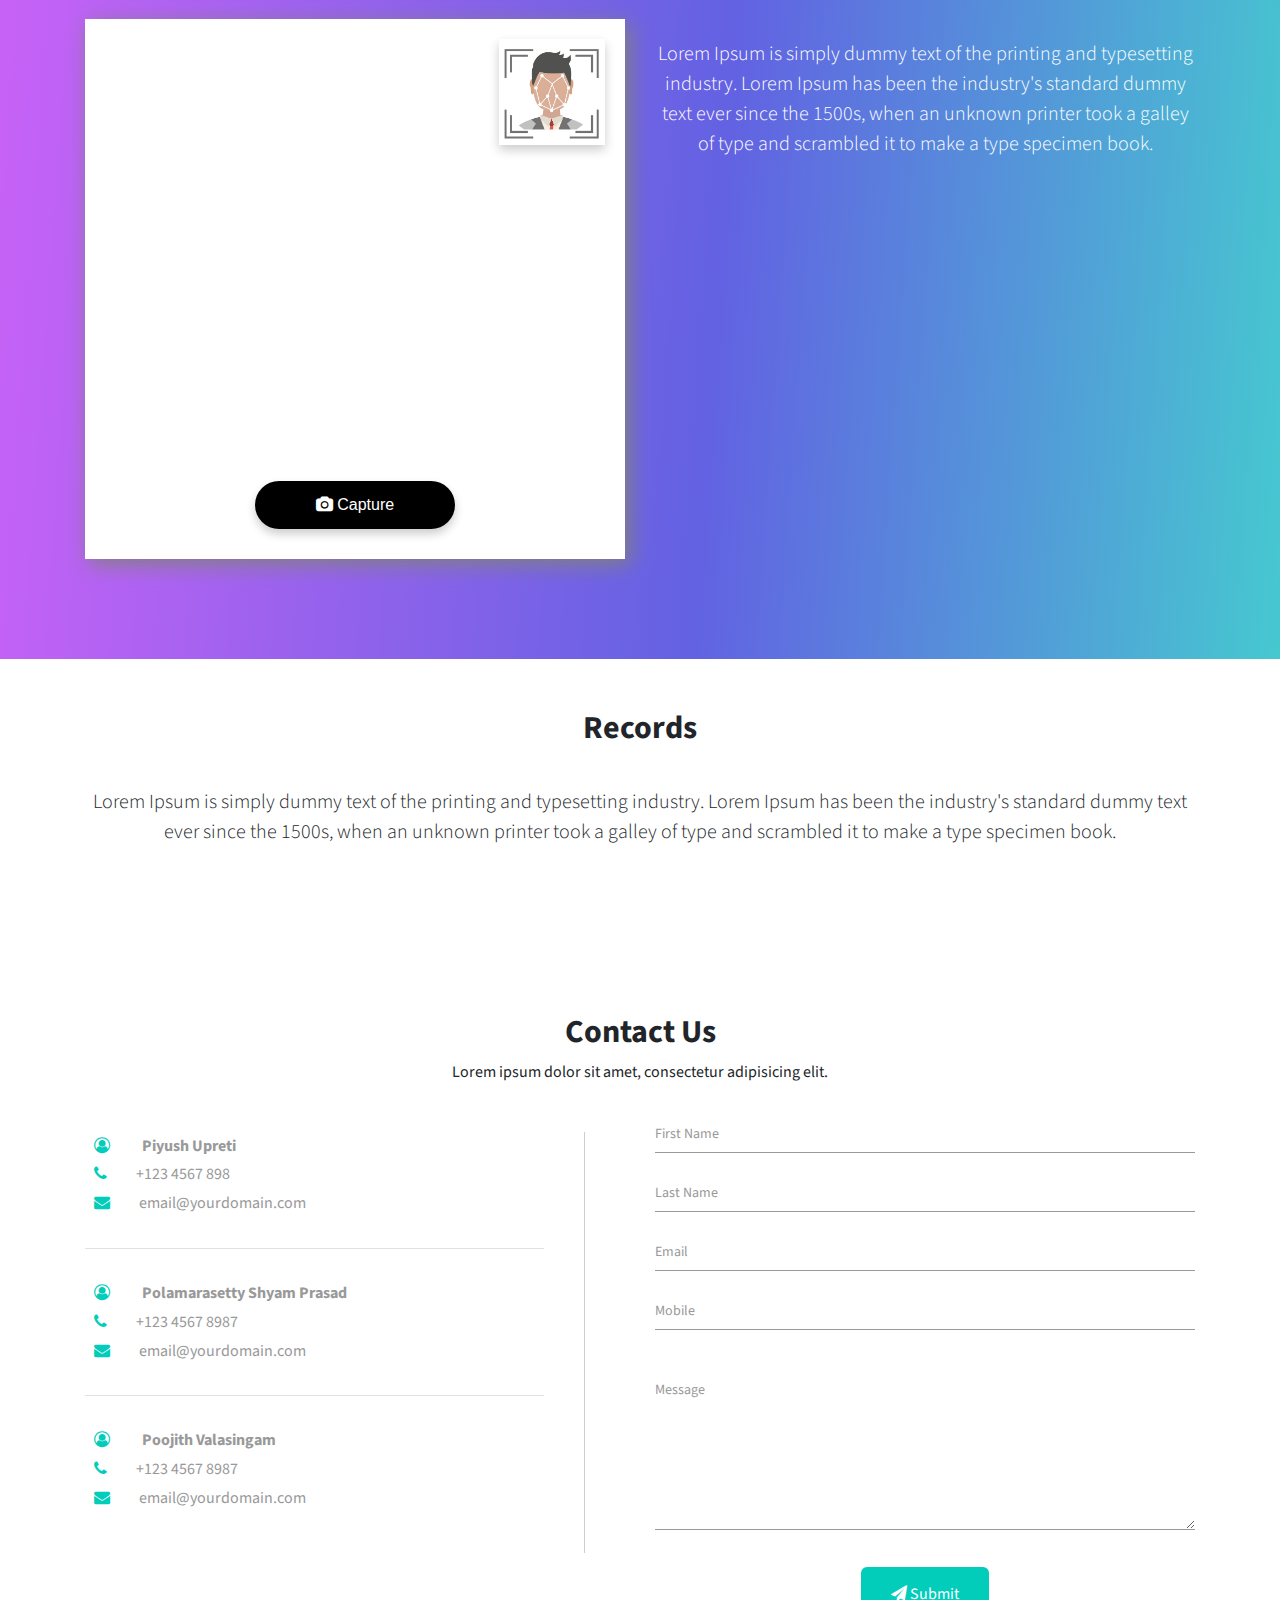
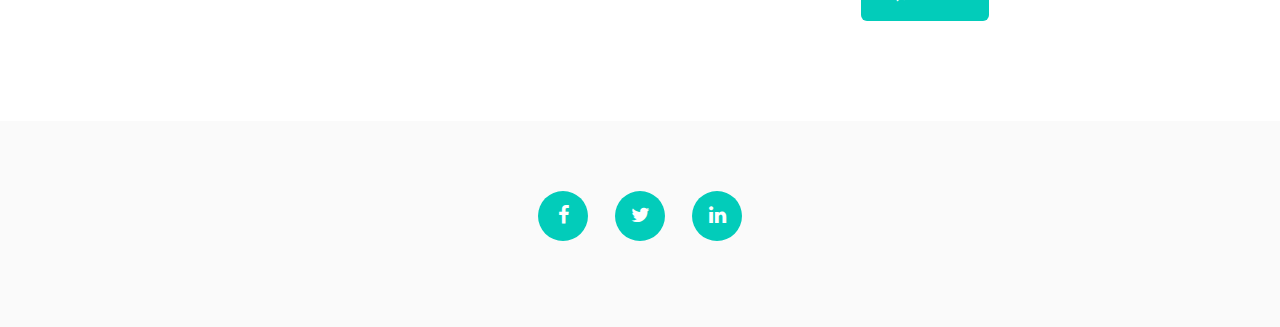
==== commit d1c433dc: "Removed Members contact details" ====
--- a/index.html
+++ b/index.html
@@ -170,9 +170,9 @@
         <div class="col-sm-12 col-md-6 col-lg-6">
           <div class="contact-wrapper">
             <div class="address-block border-bottom">
-              <h5 class="add-title">Member 1</h5>
-              <div class="c-detail">
-                <span class="c-icon"><i class="fa fa-map-marker" aria-hidden="true"></i></span><span class="c-info">&nbsp;35 Street - Cheyenne, CO 80810</span>
+              <h5 class="add-title"></h5>
+              <div class="c-detail">
+                <span class="c-icon"><i class="fa fa-user-circle-o" aria-hidden="true"></i></span><span class="c-info">&nbsp;<b>Piyush Upreti</b></span>
               </div>
               <div class="c-detail">
                 <span class="c-icon"><i class="fa fa-phone" aria-hidden="true"></i></span><span class="c-info">+123 4567 898</span>
@@ -182,9 +182,9 @@
               </div>
             </div>
             <div class="address-block border-bottom">
-              <h5 class="add-title">Member 2</h5>
-              <div class="c-detail">
-                <span class="c-icon"><i class="fa fa-map-marker" aria-hidden="true"></i></span><span class="c-info">&nbsp;98 Berry - Cheyenne, CO 80810</span>
+              <h5 class="add-title"></h5>
+              <div class="c-detail">
+                <span class="c-icon"><i class="fa fa-user-circle-o" aria-hidden="true"></i></span><span class="c-info">&nbsp;<b>Polamarasetty Shyam Prasad</b></span>
               </div>
               <div class="c-detail">
                 <span class="c-icon"><i class="fa fa-phone" aria-hidden="true"></i></span><span class="c-info">+123 4567 8987</span>
@@ -194,9 +194,9 @@
               </div>
             </div>
             <div class="address-block ">
-              <h5 class="add-title">Member 3</h5>
-              <div class="c-detail">
-                <span class="c-icon"><i class="fa fa-map-marker" aria-hidden="true"></i></span><span class="c-info">&nbsp;98 Berry - Cheyenne, CO 80810</span>
+              <h5 class="add-title"></h5>
+              <div class="c-detail">
+                <span class="c-icon"><i class="fa fa-user-circle-o" aria-hidden="true"></i></span><span class="c-info">&nbsp;<b>Poojith Valasingam</b></span>
               </div>
               <div class="c-detail">
                 <span class="c-icon"><i class="fa fa-phone" aria-hidden="true"></i></span><span class="c-info">+123 4567 8987</span>
@@ -259,8 +259,12 @@
             </a>
         </li>
       </ul>
+      <!--Designer Info
+
       <p class="text-muted small mb-0">Copyright © Your Website 2018</p>
       <p class="text-muted small mb-0">Designed by <a href="https://www.position2.com/" target="_balnk">Position2</p>
+
+      -->
     </div>
   </footer>
   <!--Footer Ends-->
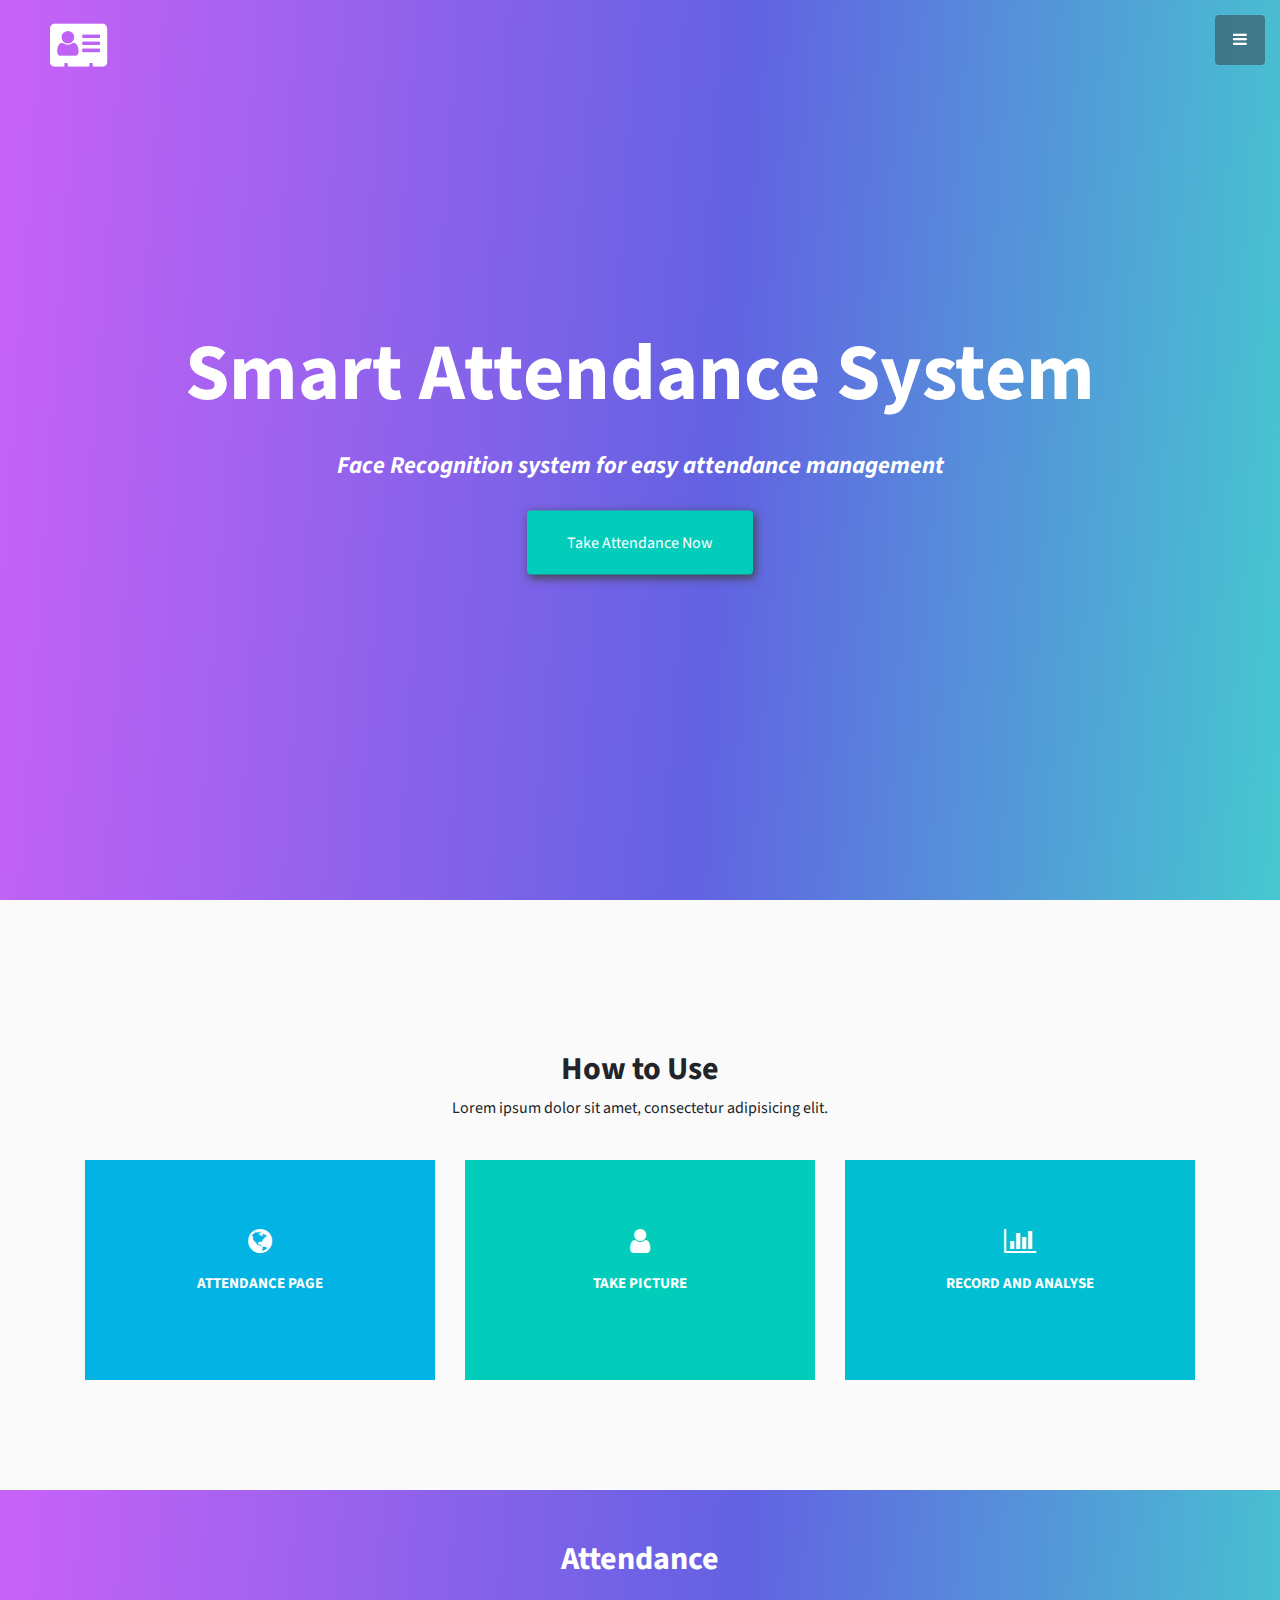
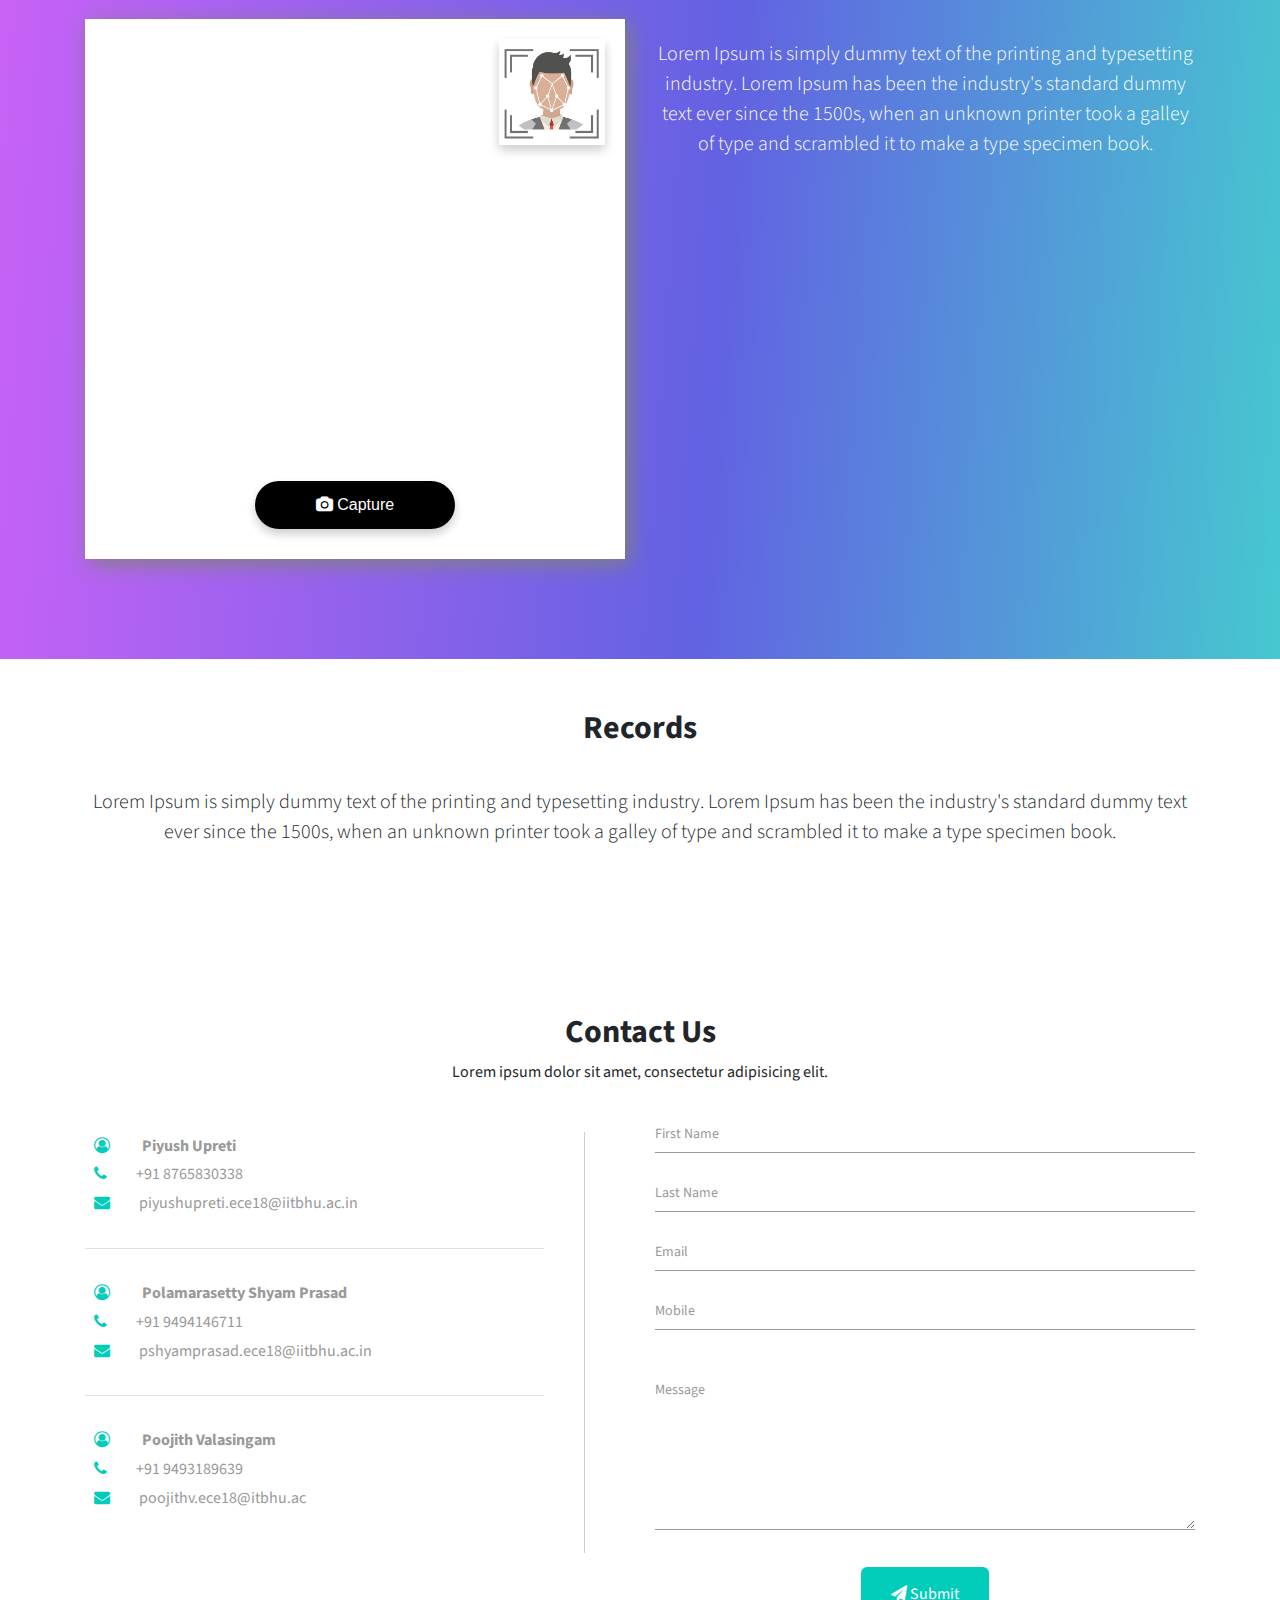
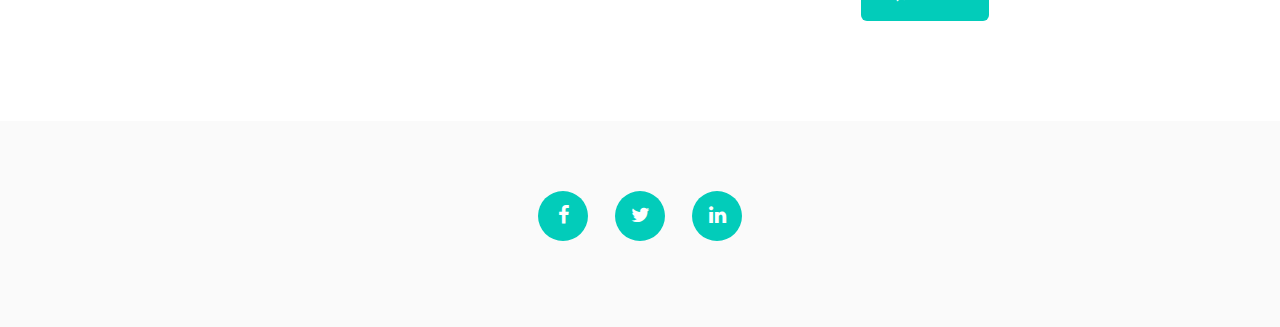
==== commit 88883250: "Added Contact Details" ====
--- a/index.html
+++ b/index.html
@@ -175,10 +175,10 @@
                 <span class="c-icon"><i class="fa fa-user-circle-o" aria-hidden="true"></i></span><span class="c-info">&nbsp;<b>Piyush Upreti</b></span>
               </div>
               <div class="c-detail">
-                <span class="c-icon"><i class="fa fa-phone" aria-hidden="true"></i></span><span class="c-info">+123 4567 898</span>
-              </div>
-              <div class="c-detail">
-                <span class="c-icon"><i class="fa fa-envelope" aria-hidden="true"></i></span><span class="c-info">email@yourdomain.com</span>
+                <span class="c-icon"><i class="fa fa-phone" aria-hidden="true"></i></span><span class="c-info">+91 8765830338</span>
+              </div>
+              <div class="c-detail">
+                <span class="c-icon"><i class="fa fa-envelope" aria-hidden="true"></i></span><span class="c-info">piyushupreti.ece18@iitbhu.ac.in</span>
               </div>
             </div>
             <div class="address-block border-bottom">
@@ -187,10 +187,10 @@
                 <span class="c-icon"><i class="fa fa-user-circle-o" aria-hidden="true"></i></span><span class="c-info">&nbsp;<b>Polamarasetty Shyam Prasad</b></span>
               </div>
               <div class="c-detail">
-                <span class="c-icon"><i class="fa fa-phone" aria-hidden="true"></i></span><span class="c-info">+123 4567 8987</span>
-              </div>
-              <div class="c-detail">
-                <span class="c-icon"><i class="fa fa-envelope" aria-hidden="true"></i></span><span class="c-info">email@yourdomain.com</span>
+                <span class="c-icon"><i class="fa fa-phone" aria-hidden="true"></i></span><span class="c-info">+91 9494146711</span>
+              </div>
+              <div class="c-detail">
+                <span class="c-icon"><i class="fa fa-envelope" aria-hidden="true"></i></span><span class="c-info">pshyamprasad.ece18@iitbhu.ac.in</span>
               </div>
             </div>
             <div class="address-block ">
@@ -199,10 +199,10 @@
                 <span class="c-icon"><i class="fa fa-user-circle-o" aria-hidden="true"></i></span><span class="c-info">&nbsp;<b>Poojith Valasingam</b></span>
               </div>
               <div class="c-detail">
-                <span class="c-icon"><i class="fa fa-phone" aria-hidden="true"></i></span><span class="c-info">+123 4567 8987</span>
-              </div>
-              <div class="c-detail">
-                <span class="c-icon"><i class="fa fa-envelope" aria-hidden="true"></i></span><span class="c-info">email@yourdomain.com</span>
+                <span class="c-icon"><i class="fa fa-phone" aria-hidden="true"></i></span><span class="c-info">+91 9493189639</span>
+              </div>
+              <div class="c-detail">
+                <span class="c-icon"><i class="fa fa-envelope" aria-hidden="true"></i></span><span class="c-info">poojithv.ece18@itbhu.ac</span>
               </div>
             </div>
           </div>
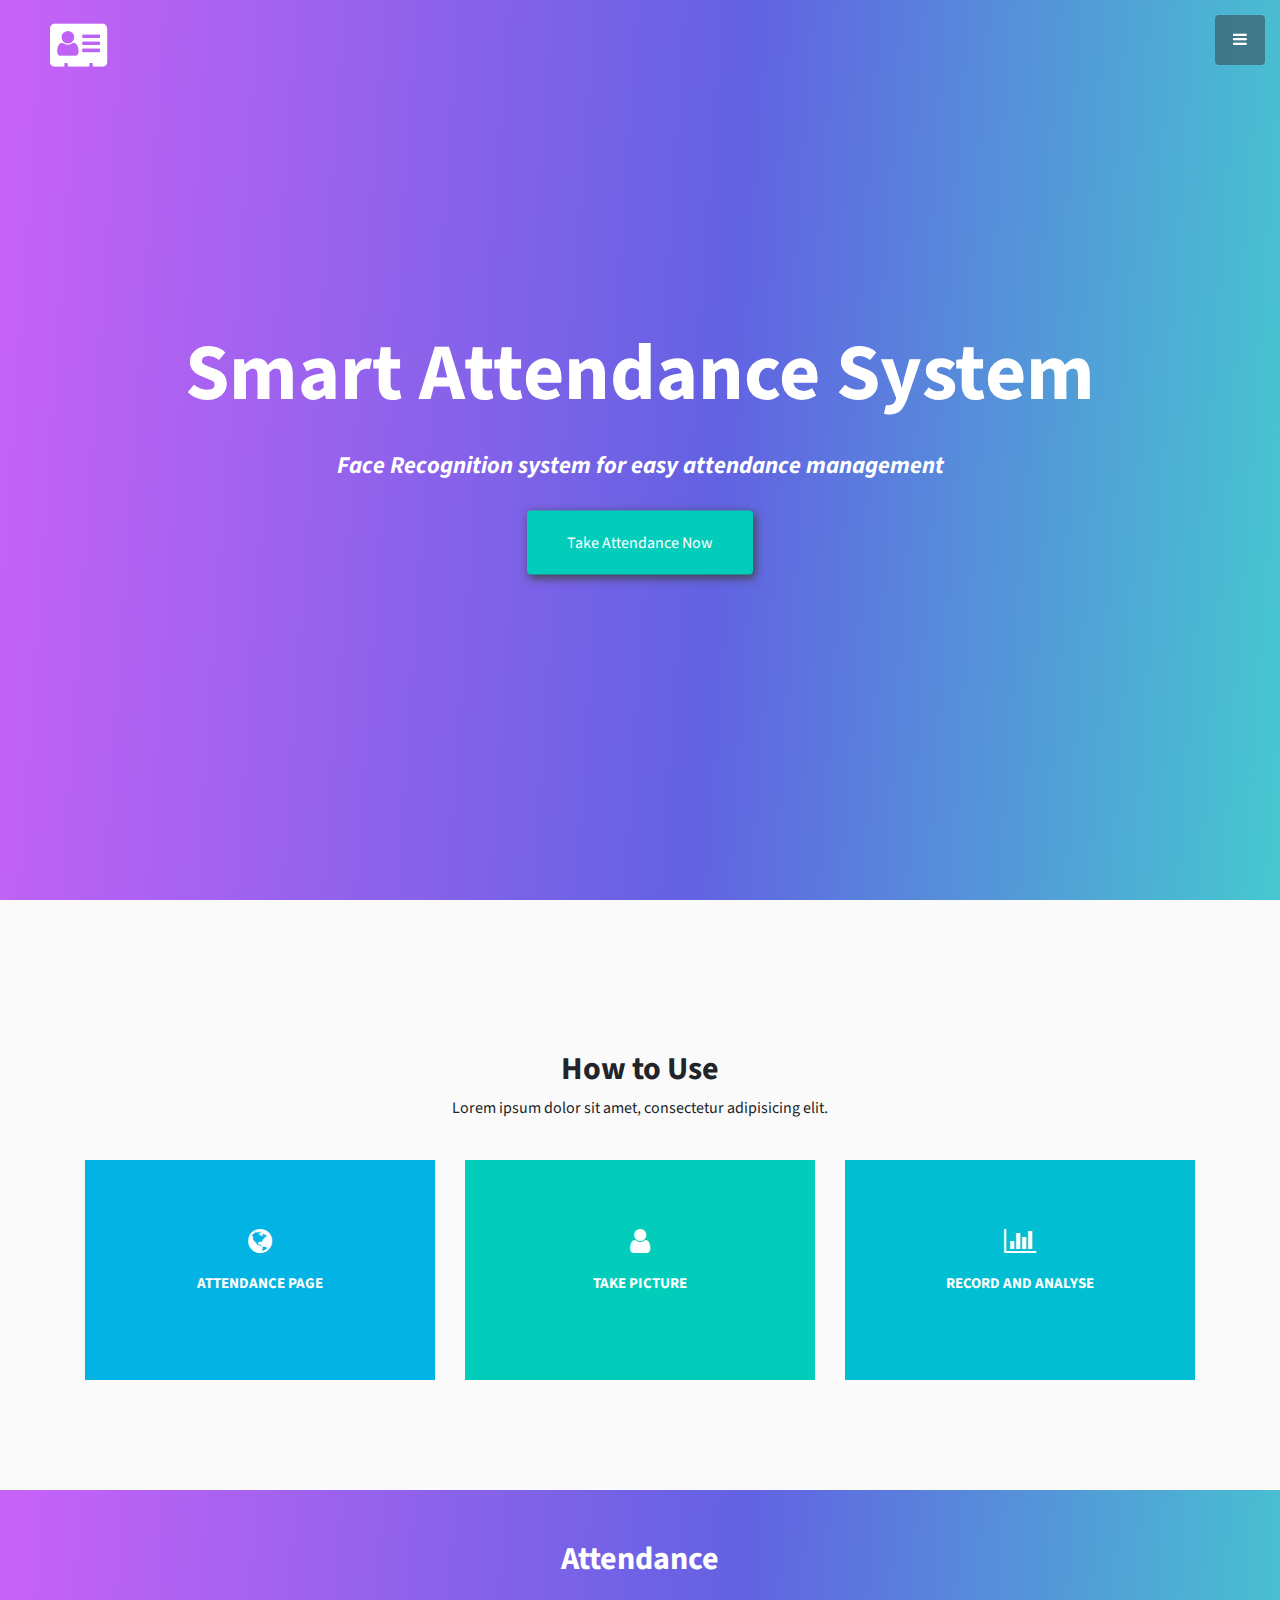
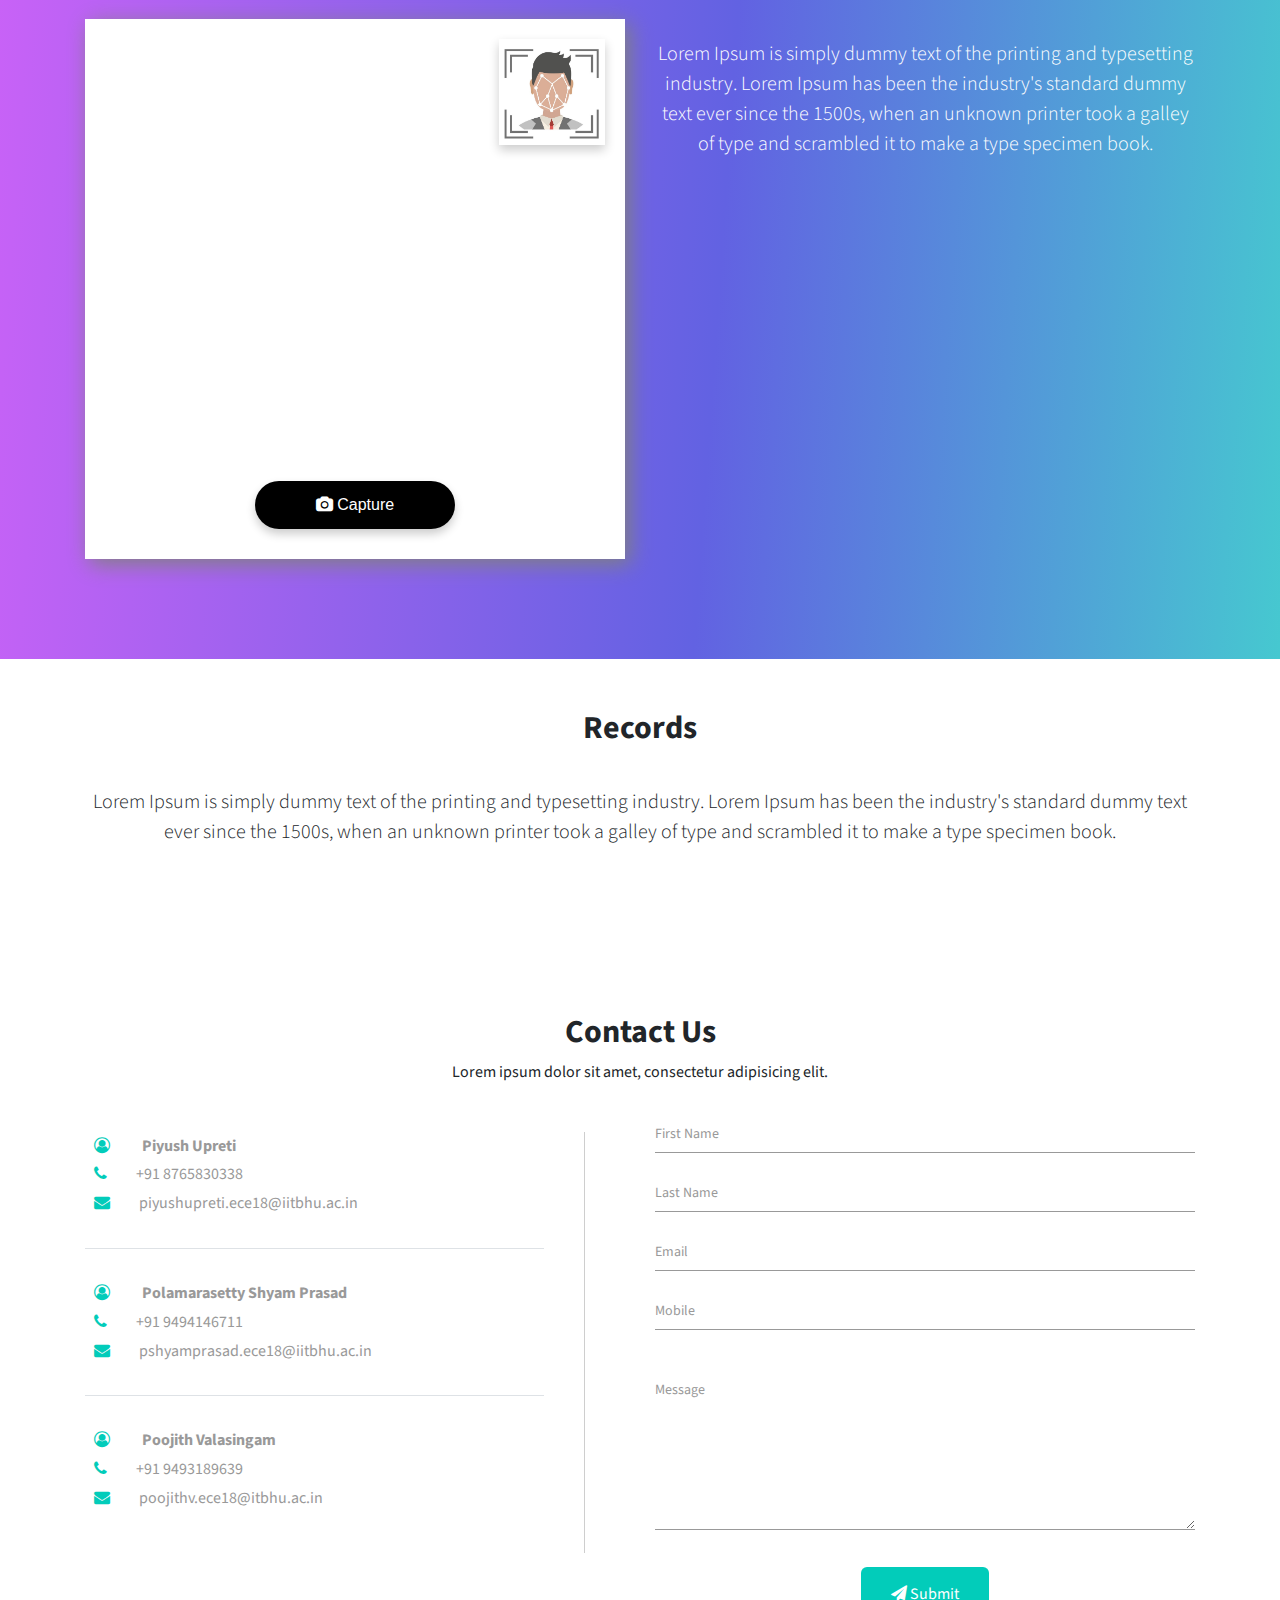
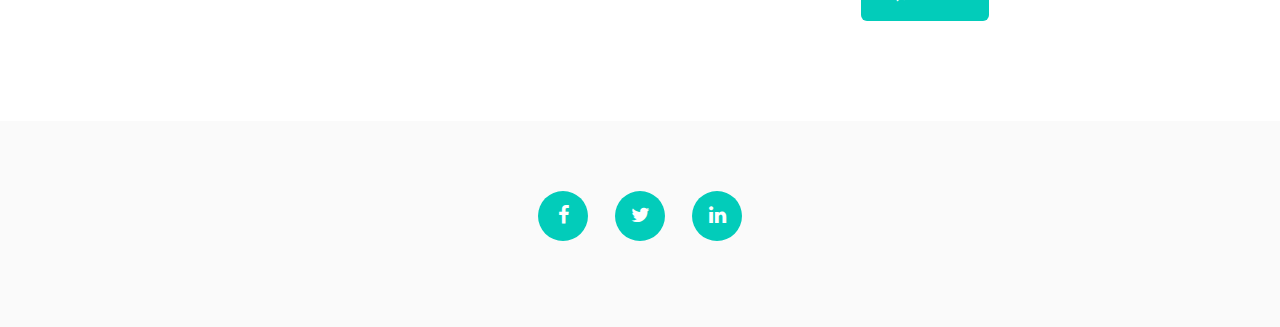
==== commit 9928e58a: "Update index.html" ====
--- a/index.html
+++ b/index.html
@@ -202,7 +202,7 @@
                 <span class="c-icon"><i class="fa fa-phone" aria-hidden="true"></i></span><span class="c-info">+91 9493189639</span>
               </div>
               <div class="c-detail">
-                <span class="c-icon"><i class="fa fa-envelope" aria-hidden="true"></i></span><span class="c-info">poojithv.ece18@itbhu.ac</span>
+                <span class="c-icon"><i class="fa fa-envelope" aria-hidden="true"></i></span><span class="c-info">poojithv.ece18@itbhu.ac.in</span>
               </div>
             </div>
           </div>
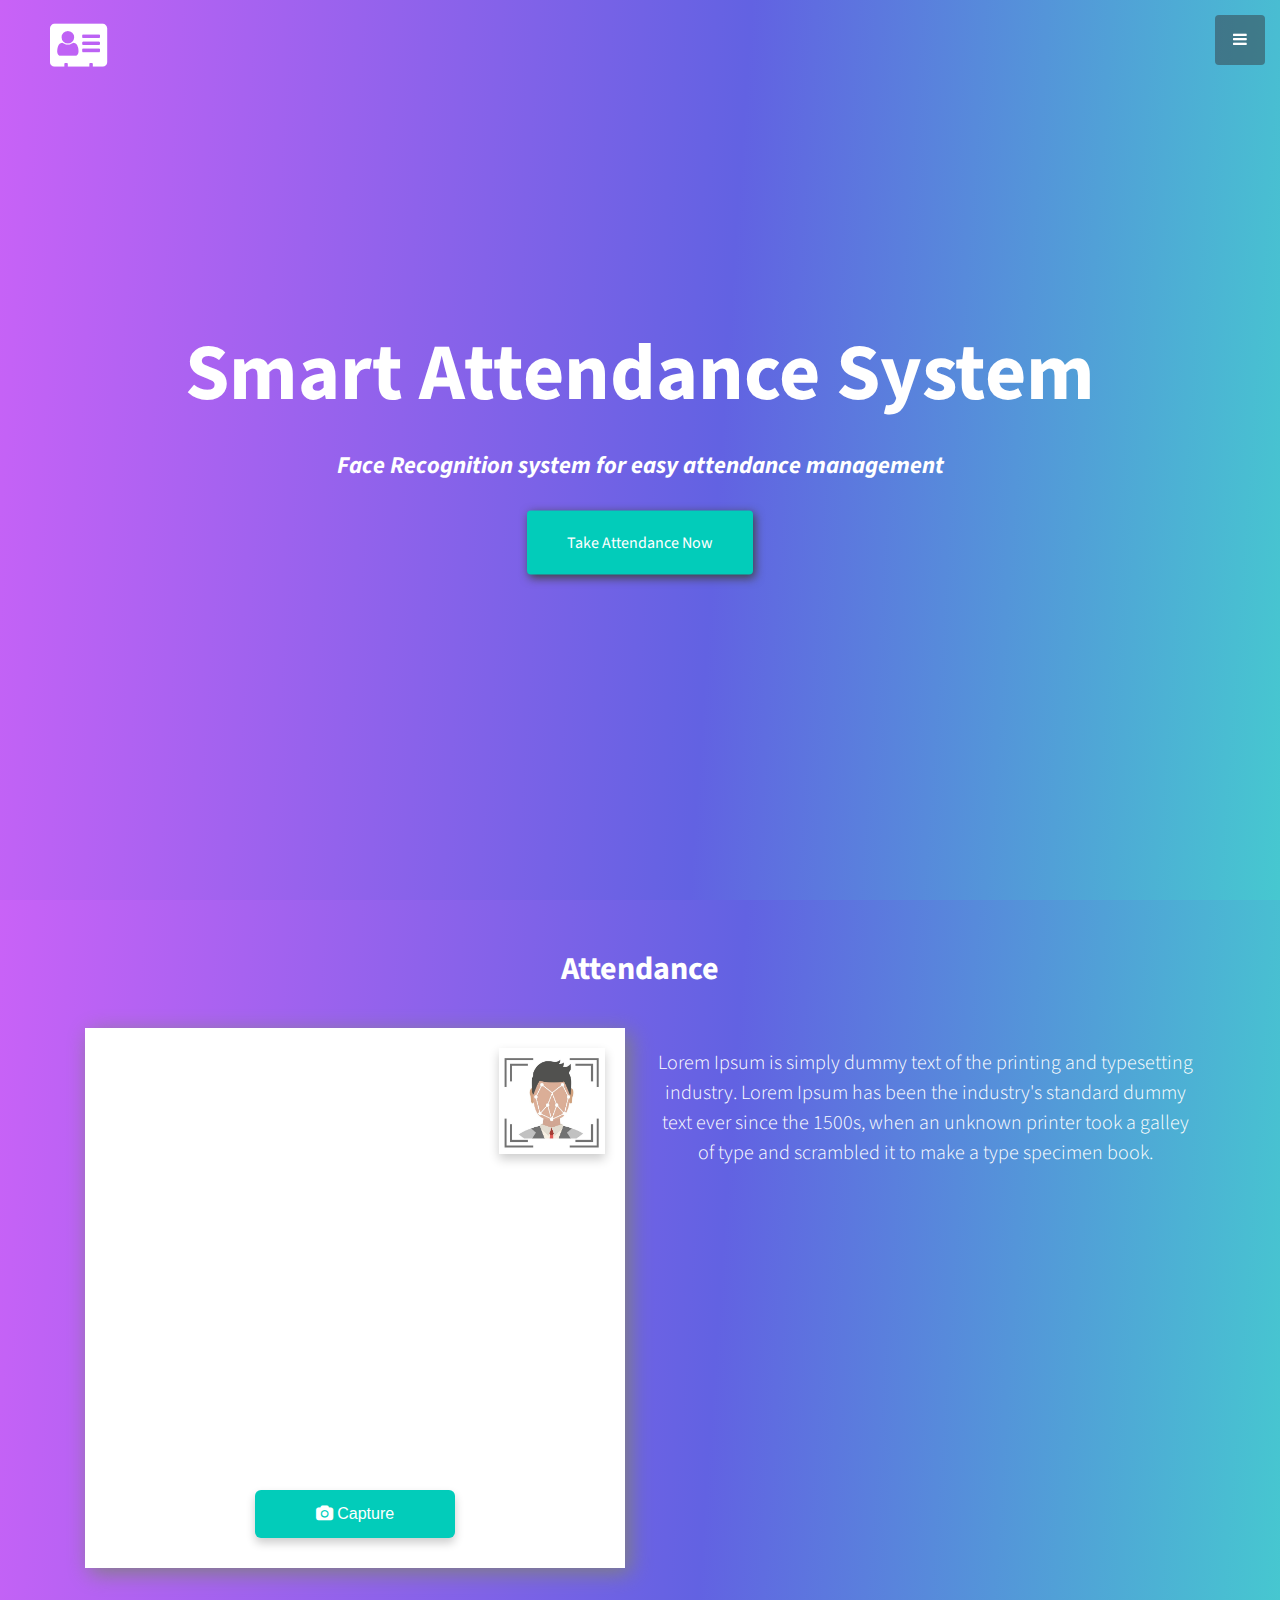
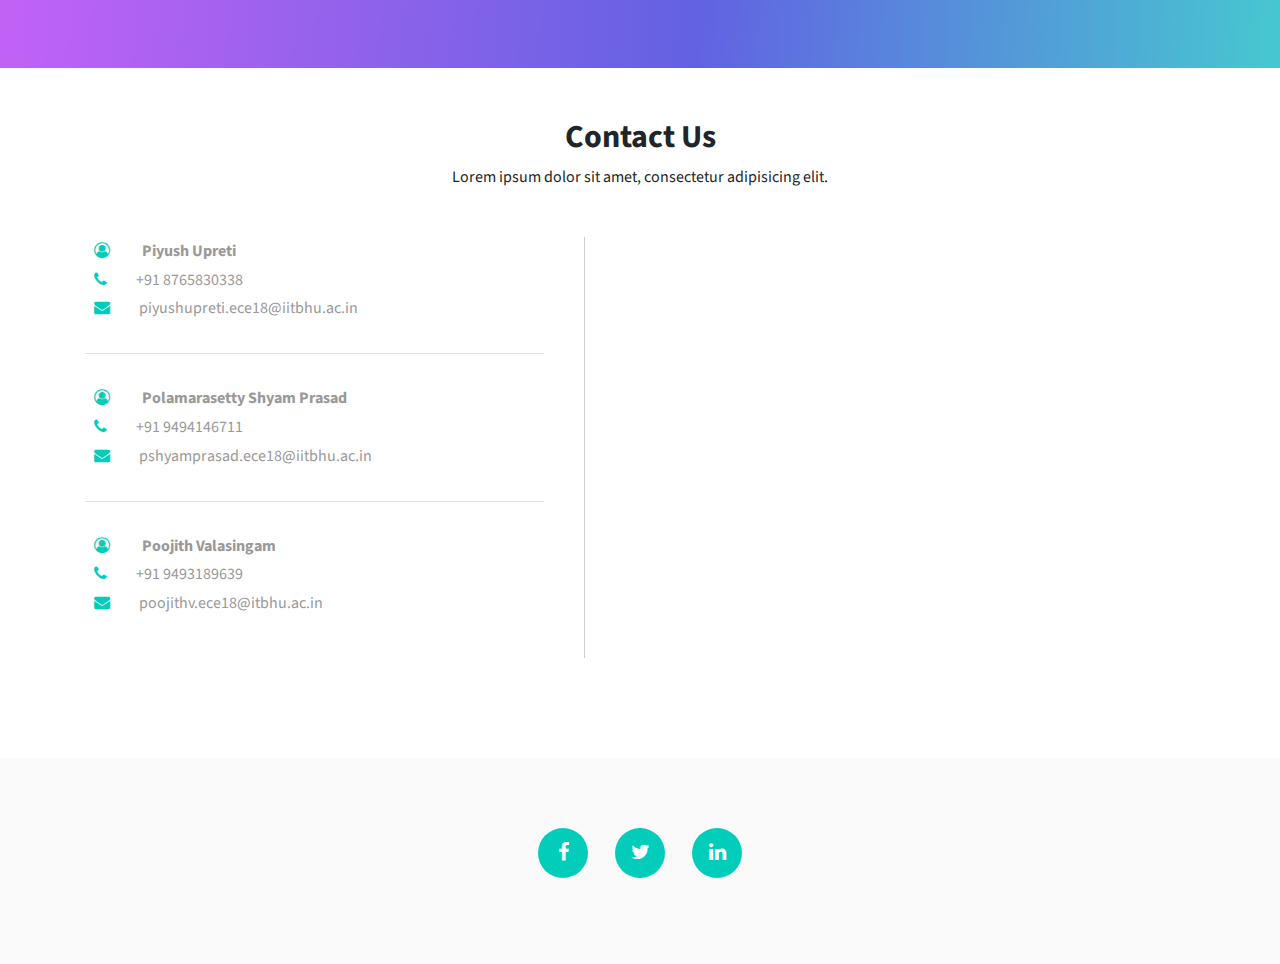
==== commit f2306449: "Removed Records & feedback" ====
--- a/index.html
+++ b/index.html
@@ -65,7 +65,8 @@
     <div class="overlay"></div>
   </section>
   <!-- Header Ends -->
-   <!-- Services  Starts -->
+
+  <!-- Services  Starts
    <section id="Services" class="content-section text-center">
     <div class="container">
       <div class="block-heading">
@@ -118,7 +119,8 @@
         
       </div>
     </div>
-  </section>
+  </section> 
+  -->
   <!-- Attendance Starts -->
   <section id="Attendance" class="content-section">
     <div class="container text-center">
@@ -144,7 +146,7 @@
   </section>
  
   
-  <!-- Records -->
+  <!-- Records 
   <section id="Records" class="content-section">
     <div class="container text-center">
       <div class="row">
@@ -157,7 +159,7 @@
       </div>
     </div>
   </section>
-  <!-- END OF Records -->
+   END OF Records -->
 
   <!--Contact-->
   <section id="Contact" class="content-section">
@@ -207,6 +209,7 @@
             </div>
           </div>
         </div>
+        <!-- Contact Us
         <div class="col-sm-12 col-md-6 col-lg-6">
           <div class="form-wrap">
             <form action="javascript:void(0)" method="post">
@@ -235,7 +238,8 @@
               </div>
             </form>
           </div>
-        </div>
+        </div> 
+        -->
       </div>
     </div>
   </section>
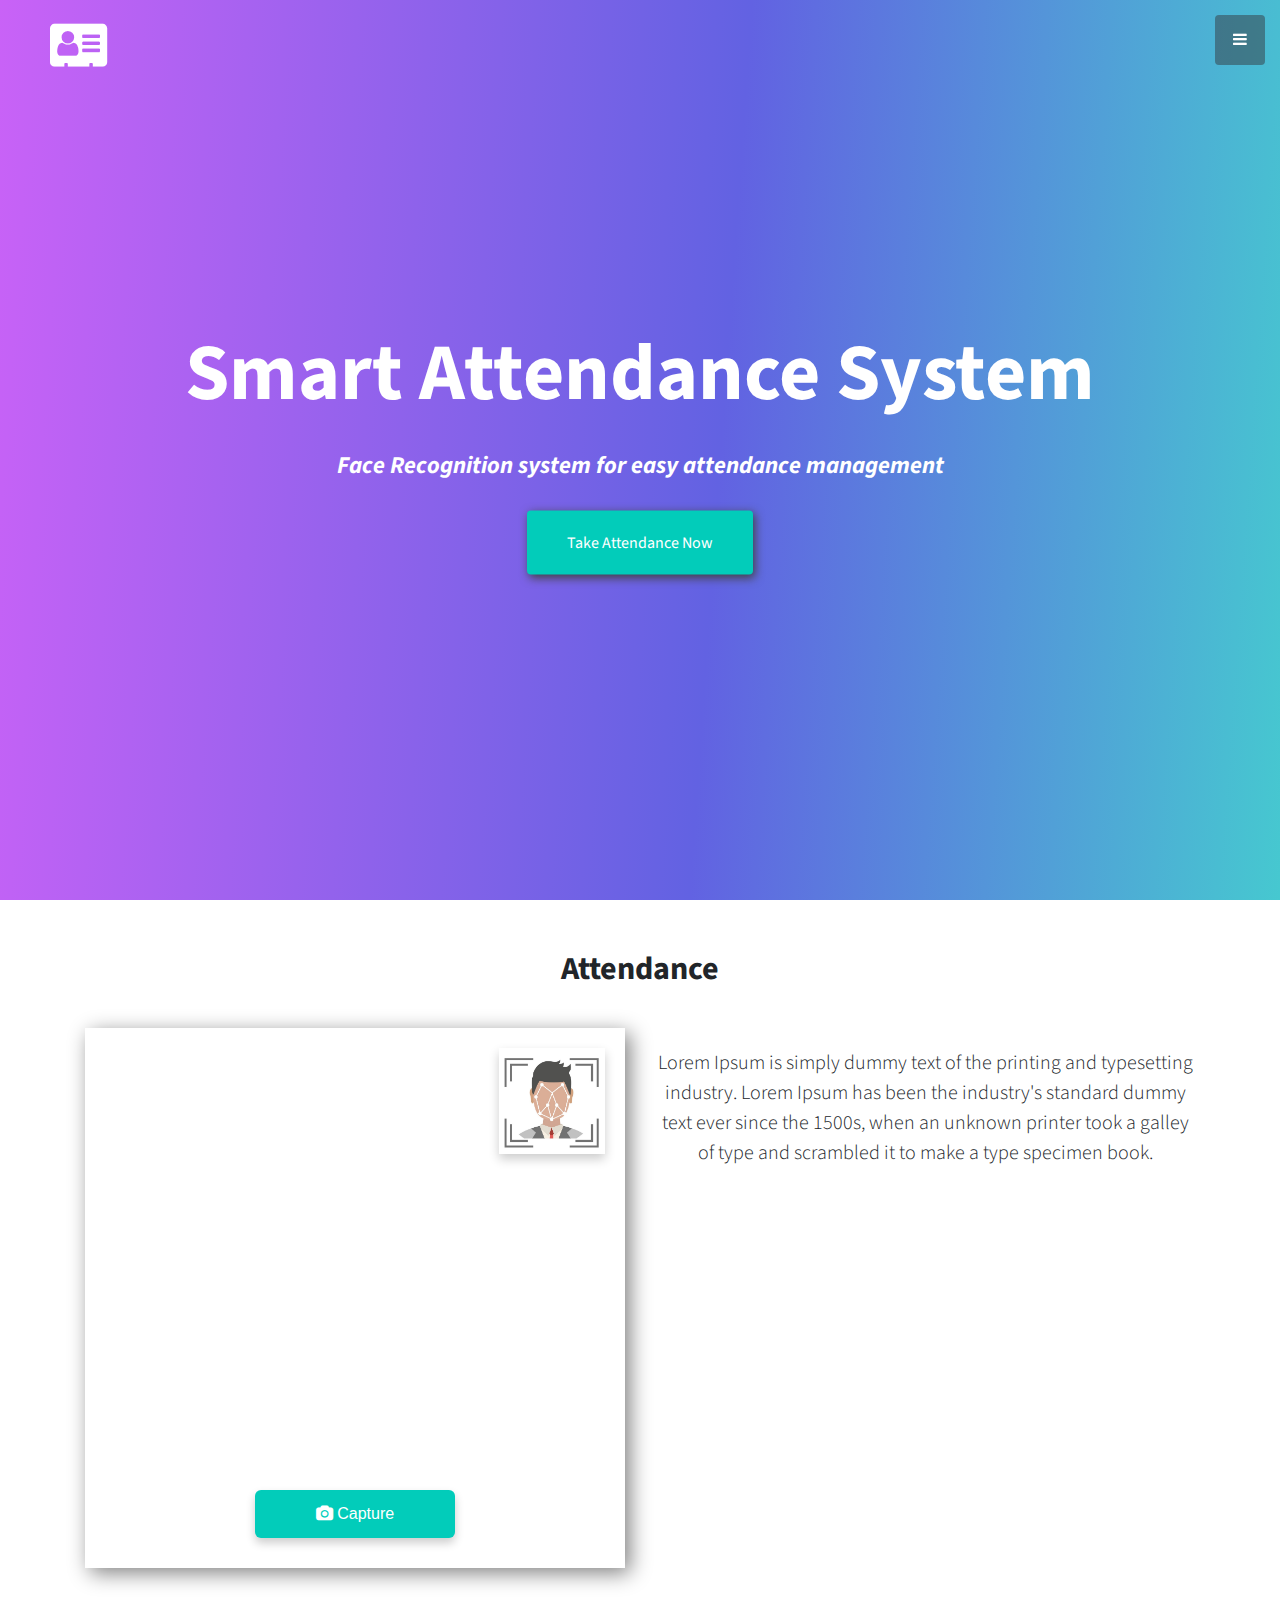
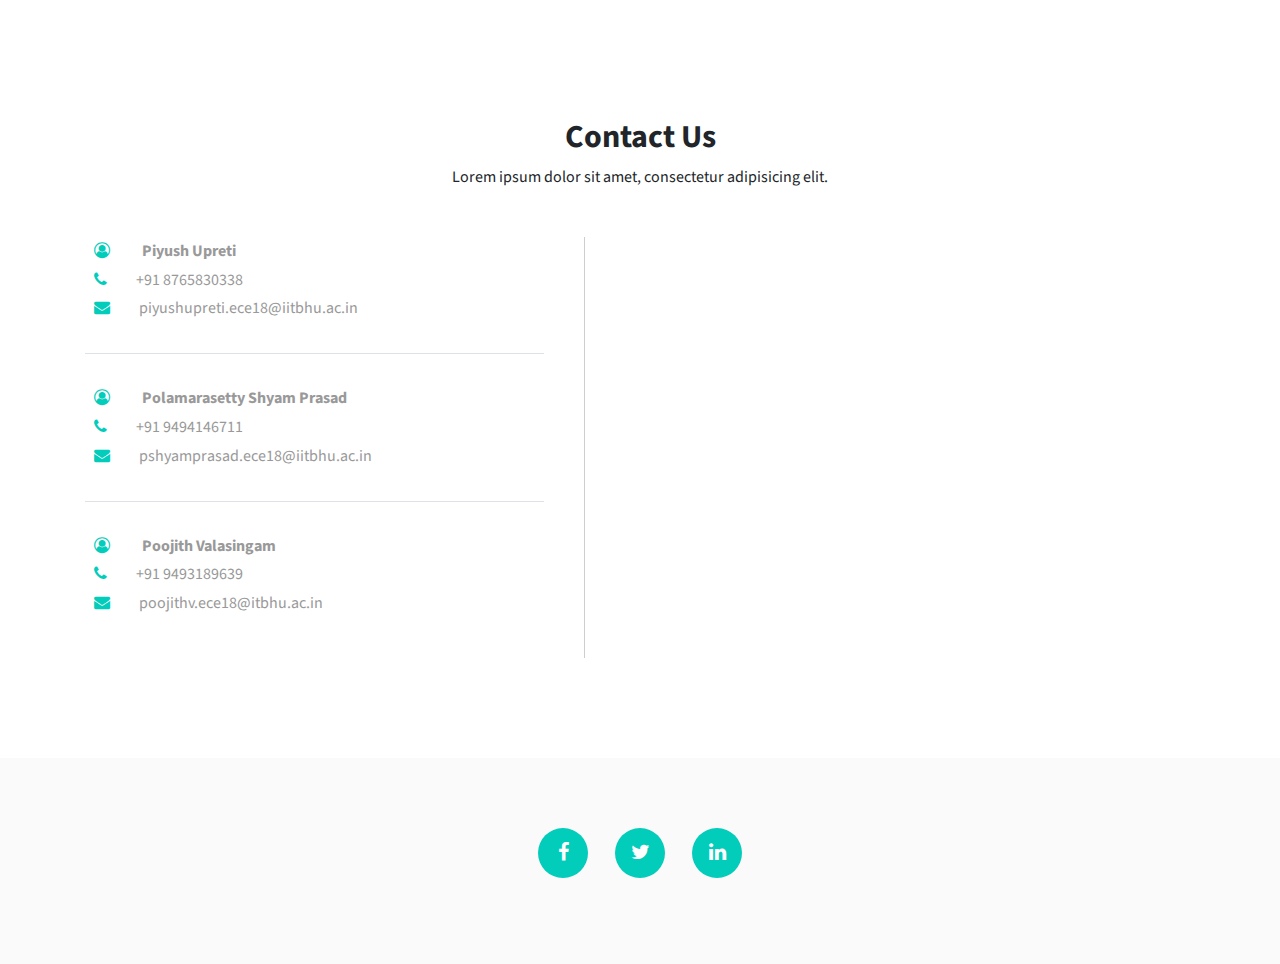
==== commit 156ae4f1: "Update index.html" ====
--- a/index.html
+++ b/index.html
@@ -122,7 +122,7 @@
   </section> 
   -->
   <!-- Attendance Starts -->
-  <section id="Attendance" class="content-section">
+  <section id="Contact" class="content-section">
     <div class="container text-center">
       <div class="row">
         <div class="col-lg-12">
